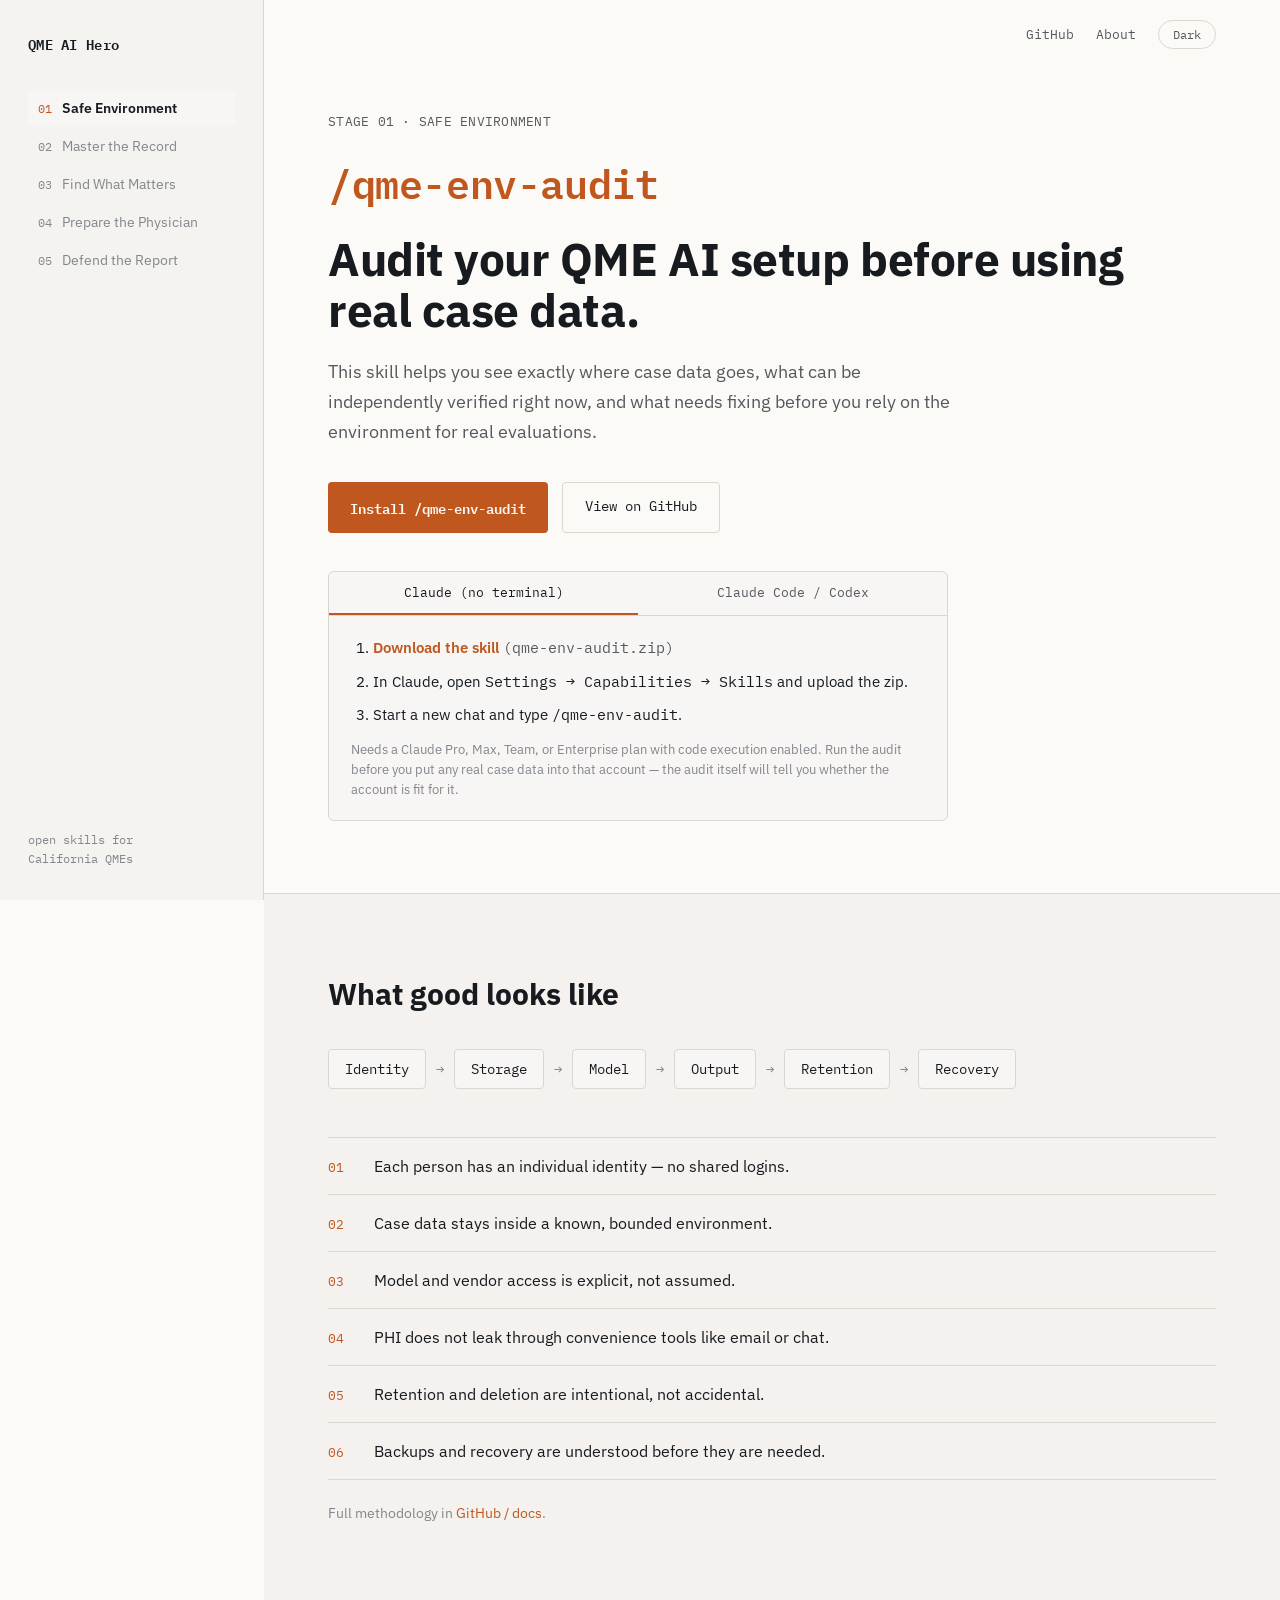
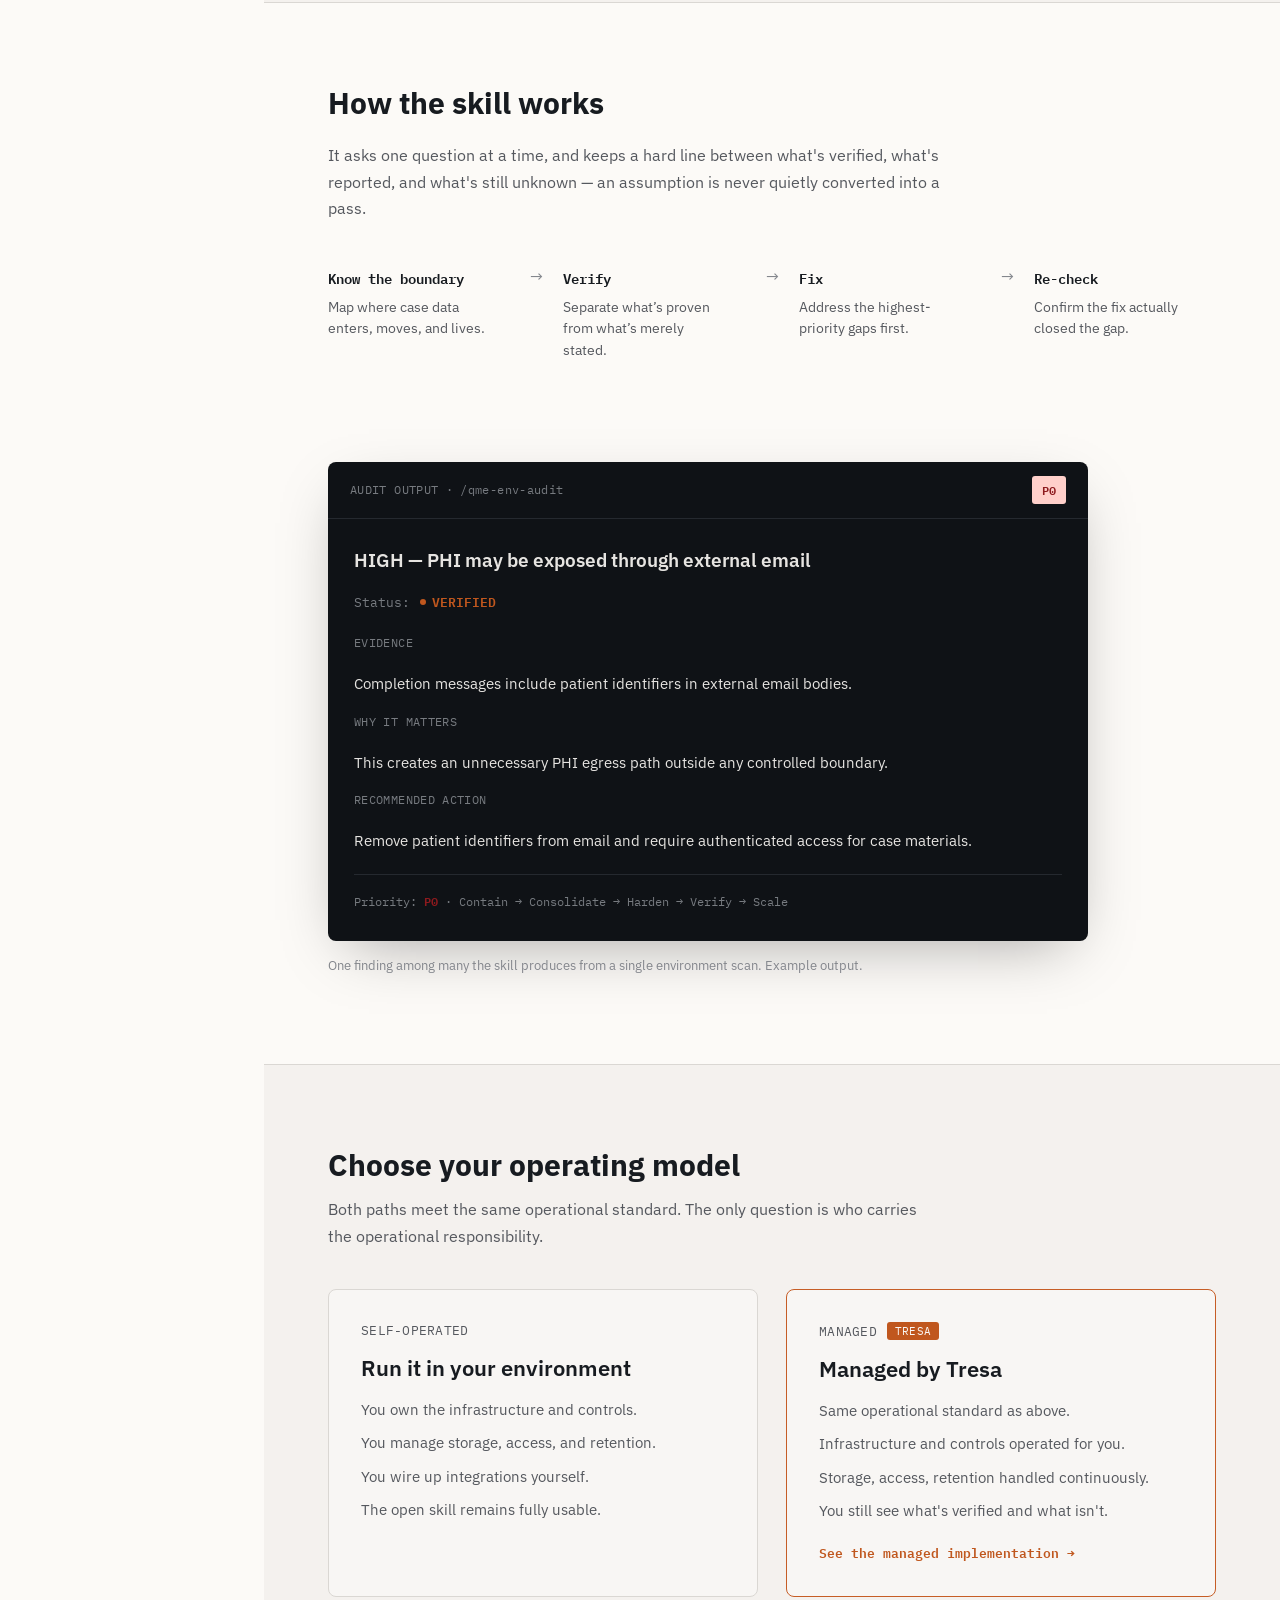
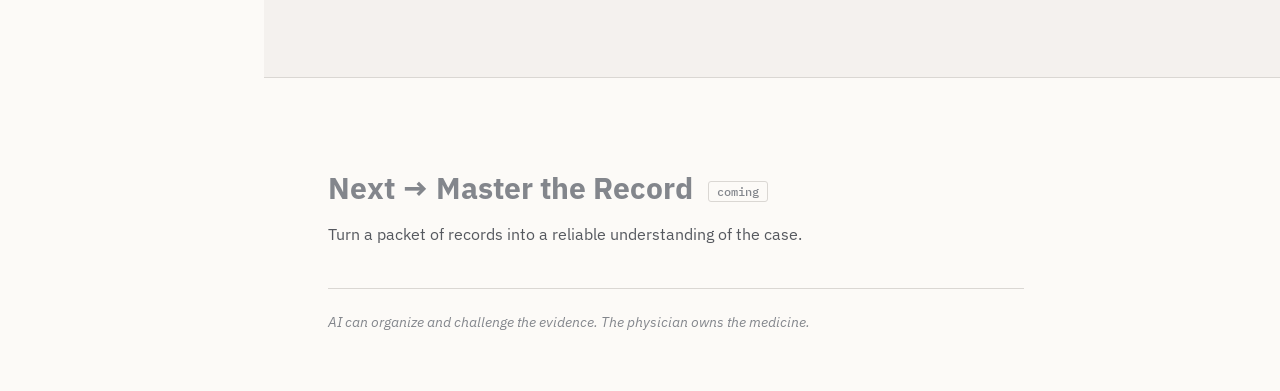
==== docs/index.html @ f8491a3a "Stage 01 site: static port of the QME AI Hero canvas + five-Stage README - docs/: index.html, style." ====
<!DOCTYPE html>
<html lang="en">
<head>
<meta charset="utf-8">
<meta name="viewport" content="width=device-width, initial-scale=1">
<title>QME AI Hero — /qme-env-audit · open skills for California QMEs</title>
<meta name="description" content="Audit your QME AI setup before using real case data. An open skill for California Qualified Medical Evaluators.">
<link rel="preconnect" href="https://fonts.googleapis.com">
<link href="https://fonts.googleapis.com/css2?family=IBM+Plex+Sans:wght@400;500;600;700&family=IBM+Plex+Mono:wght@400;500;600&display=swap" rel="stylesheet">
<link rel="stylesheet" href="style.css">
<script>
  // Apply the saved theme before first paint to avoid a flash.
  (function () {
    try {
      var t = localStorage.getItem('qme-theme');
      if (t === 'dark' || t === 'light') document.documentElement.dataset.theme = t;
    } catch (e) {}
  })();
</script>
</head>
<body>

<!-- DESKTOP RAIL -->
<nav class="rail" aria-label="Stages">
  <div class="brand">QME AI Hero</div>
  <ol class="stages">
    <li class="stage active"><span class="num">01</span><span class="name">Safe Environment</span></li>
    <li class="stage"><span class="num">02</span><span class="name">Master the Record</span></li>
    <li class="stage"><span class="num">03</span><span class="name">Find What Matters</span></li>
    <li class="stage"><span class="num">04</span><span class="name">Prepare the Physician</span></li>
    <li class="stage"><span class="num">05</span><span class="name">Defend the Report</span></li>
  </ol>
  <div class="rail-foot">open skills for<br>California QMEs</div>
</nav>

<!-- MOBILE TOP BAR -->
<header class="topbar">
  <div class="topbar-row">
    <div class="brand">QME AI Hero</div>
    <button class="btn-outline" id="mobile-nav-toggle" aria-expanded="false" aria-controls="mobile-nav">Safe Environment ▾</button>
  </div>
  <ol class="stages mobile-nav" id="mobile-nav" hidden>
    <li class="stage active"><span class="num">01</span><span class="name">Safe Environment</span></li>
    <li class="stage"><span class="num">02</span><span class="name">Master the Record</span></li>
    <li class="stage"><span class="num">03</span><span class="name">Find What Matters</span></li>
    <li class="stage"><span class="num">04</span><span class="name">Prepare the Physician</span></li>
    <li class="stage"><span class="num">05</span><span class="name">Defend the Report</span></li>
  </ol>
</header>

<main class="main">

  <!-- top chrome -->
  <div class="chrome">
    <a href="https://github.com/jkgoldst/qme-skills" target="_blank" rel="noopener">GitHub</a>
    <a href="https://github.com/jkgoldst/qme-skills#readme" target="_blank" rel="noopener">About</a>
    <button class="btn-pill" id="theme-toggle" aria-label="Toggle dark mode">Dark</button>
  </div>

  <!-- HERO -->
  <section class="hero">
    <div class="eyebrow">STAGE 01 · SAFE ENVIRONMENT</div>
    <div class="cmd">/qme-env-audit</div>
    <h1>Audit your QME AI setup before using real case data.</h1>
    <p class="lede">This skill helps you see exactly where case data goes, what can be independently verified right now, and what needs fixing before you rely on the environment for real evaluations.</p>

    <div class="cta-row">
      <a class="btn-primary" href="#install">Install /qme-env-audit</a>
      <a class="btn-outline" href="https://github.com/jkgoldst/qme-skills" target="_blank" rel="noopener">View on GitHub</a>
    </div>

    <div class="install" id="install">
      <div class="tabs" role="tablist" aria-label="Install method">
        <button class="tab active" role="tab" aria-selected="true" aria-controls="tab-claude" id="tab-btn-claude">Claude (no terminal)</button>
        <button class="tab" role="tab" aria-selected="false" aria-controls="tab-cli" id="tab-btn-cli">Claude Code / Codex</button>
      </div>

      <div class="tab-panel" id="tab-claude" role="tabpanel" aria-labelledby="tab-btn-claude">
        <ol class="steps">
          <li><a href="qme-env-audit.zip" download>Download the skill</a> <span class="mono muted">(qme-env-audit.zip)</span></li>
          <li>In Claude, open <span class="mono">Settings → Capabilities → Skills</span> and upload the zip.</li>
          <li>Start a new chat and type <span class="mono">/qme-env-audit</span>.</li>
        </ol>
        <div class="note">Needs a Claude Pro, Max, Team, or Enterprise plan with code execution enabled. Run the audit before you put any real case data into that account — the audit itself will tell you whether the account is fit for it.</div>
      </div>

      <div class="tab-panel" id="tab-cli" role="tabpanel" aria-labelledby="tab-btn-cli" hidden>
        <div class="terminal">
          <div class="terminal-cmd"><span class="prompt">$</span> npx skills@latest add jkgoldst/qme-skills</div>
          <button class="btn-terminal" id="copy-install" data-cmd="npx skills@latest add jkgoldst/qme-skills">Copy</button>
        </div>
        <div class="note">Works with compatible skill-aware agents such as Claude Code and Codex. Then run <span class="mono">/qme-env-audit</span>, or <span class="mono">/qme-env-audit --technical</span> for a codebase- or infrastructure-backed review.</div>
      </div>
    </div>
  </section>

  <!-- WHAT GOOD LOOKS LIKE -->
  <section class="band">
    <div class="band-inner">
      <h2>What good looks like</h2>

      <div class="schematic" aria-label="Six control areas">
        <span class="node">Identity</span><span class="arrow" aria-hidden="true"></span>
        <span class="node">Storage</span><span class="arrow" aria-hidden="true"></span>
        <span class="node">Model</span><span class="arrow" aria-hidden="true"></span>
        <span class="node">Output</span><span class="arrow" aria-hidden="true"></span>
        <span class="node">Retention</span><span class="arrow" aria-hidden="true"></span>
        <span class="node">Recovery</span>
      </div>

      <ol class="controls">
        <li><span class="idx">01</span><span>Each person has an individual identity — no shared logins.</span></li>
        <li><span class="idx">02</span><span>Case data stays inside a known, bounded environment.</span></li>
        <li><span class="idx">03</span><span>Model and vendor access is explicit, not assumed.</span></li>
        <li><span class="idx">04</span><span>PHI does not leak through convenience tools like email or chat.</span></li>
        <li><span class="idx">05</span><span>Retention and deletion are intentional, not accidental.</span></li>
        <li><span class="idx">06</span><span>Backups and recovery are understood before they are needed.</span></li>
      </ol>
      <div class="foot-note">Full methodology in <a href="https://github.com/jkgoldst/qme-skills/tree/main/skills/qme-env-audit" target="_blank" rel="noopener">GitHub / docs</a>.</div>
    </div>
  </section>

  <!-- HOW THE SKILL WORKS -->
  <section class="how">
    <h2>How the skill works</h2>
    <p class="lede-sm">It asks one question at a time, and keeps a hard line between what's verified, what's reported, and what's still unknown — an assumption is never quietly converted into a pass.</p>

    <ol class="workflow">
      <li><div class="w-title">Know the boundary</div><div class="w-desc">Map where case data enters, moves, and lives.</div></li>
      <li class="w-arrow" aria-hidden="true"></li>
      <li><div class="w-title">Verify</div><div class="w-desc">Separate what’s proven from what’s merely stated.</div></li>
      <li class="w-arrow" aria-hidden="true"></li>
      <li><div class="w-title">Fix</div><div class="w-desc">Address the highest-priority gaps first.</div></li>
      <li class="w-arrow" aria-hidden="true"></li>
      <li><div class="w-title">Re-check</div><div class="w-desc">Confirm the fix actually closed the gap.</div></li>
    </ol>
  </section>

  <!-- SAMPLE FINDING -->
  <section class="sample">
    <div class="finding">
      <div class="finding-head">
        <span class="finding-label">AUDIT OUTPUT · /qme-env-audit</span>
        <span class="pill-danger">P0</span>
      </div>
      <div class="finding-body">
        <div class="finding-title">HIGH — PHI may be exposed through external email</div>
        <div class="finding-status"><span class="muted">Status:</span> <span class="verified"><span class="dot"></span>VERIFIED</span></div>
        <dl class="finding-fields">
          <dt>EVIDENCE</dt><dd>Completion messages include patient identifiers in external email bodies.</dd>
          <dt>WHY IT MATTERS</dt><dd>This creates an unnecessary PHI egress path outside any controlled boundary.</dd>
          <dt>RECOMMENDED ACTION</dt><dd>Remove patient identifiers from email and require authenticated access for case materials.</dd>
        </dl>
        <div class="finding-foot">Priority: <span class="danger">P0</span> · Contain → Consolidate → Harden → Verify → Scale</div>
      </div>
    </div>
    <div class="foot-note">One finding among many the skill produces from a single environment scan. Example output.</div>
  </section>

  <!-- OPERATING MODEL -->
  <section class="band">
    <div class="band-inner wide">
      <h2>Choose your operating model</h2>
      <p class="lede-sm">Both paths meet the same operational standard. The only question is who carries the operational responsibility.</p>

      <div class="cards">
        <div class="card">
          <div class="eyebrow">SELF-OPERATED</div>
          <h3>Run it in your environment</h3>
          <div class="card-lines">
            <div>You own the infrastructure and controls.</div>
            <div>You manage storage, access, and retention.</div>
            <div>You wire up integrations yourself.</div>
            <div>The open skill remains fully usable.</div>
          </div>
        </div>
        <div class="card card-accent">
          <div class="eyebrow accent">MANAGED <span class="tag">TRESA</span></div>
          <h3>Managed by Tresa</h3>
          <div class="card-lines">
            <div>Same operational standard as above.</div>
            <div>Infrastructure and controls operated for you.</div>
            <div>Storage, access, retention handled continuously.</div>
            <div>You still see what's verified and what isn't.</div>
          </div>
          <a class="link-accent" href="https://app.tresagroup.com/signup">See the managed implementation →</a>
        </div>
      </div>
    </div>
  </section>

  <!-- NEXT STAGE -->
  <section class="next">
    <div class="next-title">Next → Master the Record <span class="soon">coming</span></div>
    <p class="lede-sm">Turn a packet of records into a reliable understanding of the case.</p>
    <div class="epigraph">AI can organize and challenge the evidence. The physician owns the medicine.</div>
  </section>

</main>

<script src="site.js"></script>
</body>
</html>
---- docs/style.css ----
/* QME AI Hero — Stage 01. Ported from the Claude Design canvas; tokens are the canvas's own. */

:root {
  --hue: 45;
  --bg: oklch(0.985 0.004 75);
  --bg-alt: oklch(0.96 0.005 75);
  --surface: oklch(0.975 0.004 75);
  --rail-bg: oklch(0.965 0.005 75);
  --fg: oklch(0.22 0.012 260);
  --muted: oklch(0.46 0.01 260);
  --muted-faint: oklch(0.62 0.01 260);
  --border: oklch(0.88 0.006 75);
  --accent: oklch(0.58 0.15 var(--hue));
  --accent-border: oklch(0.60 0.15 var(--hue));
  --on-accent: oklch(0.98 0.004 75);
  --danger-text: oklch(0.42 0.15 25);
  --danger-bg: oklch(0.90 0.06 25);
  --terminal-bg: oklch(0.18 0.01 260);
  --terminal-fg: oklch(0.92 0.005 90);
  --terminal-muted: oklch(0.58 0.01 260);
  --terminal-border: oklch(0.28 0.012 260);
  --sans: 'IBM Plex Sans', sans-serif;
  --mono: 'IBM Plex Mono', monospace;
  --pad-x: 64px;
  --rail-w: 264px;
}

:root[data-theme="dark"] {
  --bg: oklch(0.17 0.008 260);
  --bg-alt: oklch(0.205 0.009 260);
  --surface: oklch(0.215 0.009 260);
  --rail-bg: oklch(0.15 0.008 260);
  --fg: oklch(0.93 0.006 90);
  --muted: oklch(0.68 0.01 260);
  --muted-faint: oklch(0.50 0.01 260);
  --border: oklch(0.30 0.012 260);
  --accent: oklch(0.72 0.15 var(--hue));
  --accent-border: oklch(0.72 0.15 var(--hue));
  --on-accent: oklch(0.15 0.01 260);
  --danger-text: oklch(0.75 0.14 25);
  --danger-bg: oklch(0.30 0.09 25);
  --terminal-bg: oklch(0.12 0.01 260);
  --terminal-fg: oklch(0.90 0.005 90);
  --terminal-border: oklch(0.26 0.012 260);
}

@media (prefers-color-scheme: dark) {
  :root:not([data-theme="light"]) {
    --bg: oklch(0.17 0.008 260);
    --bg-alt: oklch(0.205 0.009 260);
    --surface: oklch(0.215 0.009 260);
    --rail-bg: oklch(0.15 0.008 260);
    --fg: oklch(0.93 0.006 90);
    --muted: oklch(0.68 0.01 260);
    --muted-faint: oklch(0.50 0.01 260);
    --border: oklch(0.30 0.012 260);
    --accent: oklch(0.72 0.15 var(--hue));
    --accent-border: oklch(0.72 0.15 var(--hue));
    --on-accent: oklch(0.15 0.01 260);
    --danger-text: oklch(0.75 0.14 25);
    --danger-bg: oklch(0.30 0.09 25);
    --terminal-bg: oklch(0.12 0.01 260);
    --terminal-fg: oklch(0.90 0.005 90);
    --terminal-border: oklch(0.26 0.012 260);
  }
}

* { box-sizing: border-box; }
body {
  margin: 0;
  font-family: var(--sans);
  background: var(--bg);
  color: var(--fg);
  min-height: 100vh;
  transition: background 0.2s, color 0.2s;
}
a { text-decoration: none; color: inherit; }
button { font: inherit; cursor: pointer; }
ol, ul { list-style: none; margin: 0; padding: 0; }
h1, h2, h3, p { margin: 0; }
.mono { font-family: var(--mono); }
.muted { color: var(--muted); }
.danger { color: var(--danger-text); font-weight: 600; }
.accent { color: var(--accent); }

/* Rail */
.rail {
  position: fixed; top: 0; left: 0; bottom: 0; width: var(--rail-w);
  background: var(--rail-bg); border-right: 1px solid var(--border);
  padding: 32px 28px; display: flex; flex-direction: column; gap: 36px; z-index: 10;
}
.brand { font-family: var(--mono); font-size: 14px; font-weight: 600; letter-spacing: 0.02em; }
.stages { display: flex; flex-direction: column; gap: 4px; }
.stage { display: flex; align-items: baseline; gap: 10px; padding: 8px 10px; border-radius: 4px; }
.stage .num { font-family: var(--mono); font-size: 12px; color: var(--muted-faint); }
.stage .name { font-size: 14px; color: var(--muted-faint); }
.stage.active { background: var(--surface); }
.stage.active .num { color: var(--accent); }
.stage.active .name { color: var(--fg); font-weight: 600; }
.rail-foot { margin-top: auto; font-size: 12px; color: var(--muted-faint); font-family: var(--mono); line-height: 1.6; }

/* Mobile top bar */
.topbar { display: none; position: sticky; top: 0; background: var(--rail-bg); border-bottom: 1px solid var(--border); padding: 14px 18px; z-index: 20; }
.topbar-row { display: flex; align-items: center; justify-content: space-between; }
.topbar .brand { font-size: 13px; }
.mobile-nav { margin-top: 10px; border: 1px solid var(--border); border-radius: 6px; overflow: hidden; gap: 2px; }
.mobile-nav .stage { padding: 12px 14px; border-radius: 0; }

/* Main */
.main { margin-left: var(--rail-w); }
.chrome { display: flex; justify-content: flex-end; align-items: center; gap: 22px; padding: 20px var(--pad-x) 0; }
.chrome a { font-family: var(--mono); font-size: 13px; color: var(--muted); }
.btn-pill { background: none; border: 1px solid var(--border); border-radius: 20px; padding: 6px 14px; font-family: var(--mono); font-size: 12px; color: var(--muted); }
.btn-outline { background: none; border: 1px solid var(--border); border-radius: 4px; padding: 14px 22px; font-family: var(--mono); font-size: 14px; color: var(--fg); display: inline-block; }
.topbar .btn-outline { padding: 8px 12px; font-family: var(--sans); font-size: 13px; }
.btn-primary { background: var(--accent); color: var(--on-accent); font-family: var(--mono); font-size: 14px; font-weight: 600; padding: 14px 22px; border-radius: 4px; display: inline-block; }

/* Hero */
.hero { padding: 64px var(--pad-x) 72px; max-width: calc(900px + var(--pad-x)); }
.eyebrow { font-family: var(--mono); font-size: 13px; color: var(--muted); margin-bottom: 22px; letter-spacing: 0.02em; }
.cmd { font-family: var(--mono); font-size: 40px; font-weight: 600; color: var(--accent); margin-bottom: 20px; letter-spacing: -0.01em; }
h1 { font-size: 46px; line-height: 1.1; font-weight: 700; margin: 0 0 22px; letter-spacing: -0.01em; text-wrap: pretty; }
.lede { font-size: 18px; line-height: 1.65; color: var(--muted); max-width: 640px; margin-bottom: 36px; text-wrap: pretty; }
.lede-sm { font-size: 16px; line-height: 1.65; color: var(--muted); max-width: 640px; margin-bottom: 44px; }
.cta-row { display: flex; flex-wrap: wrap; gap: 14px; margin-bottom: 20px; }

/* Install box */
.install { margin-top: 38px; max-width: 620px; border: 1px solid var(--border); border-radius: 6px; background: var(--surface); overflow: hidden; }
.tabs { display: flex; border-bottom: 1px solid var(--border); }
.tab { flex: 1; background: none; border: 0; padding: 12px 14px; font-family: var(--mono); font-size: 13px; color: var(--muted); border-bottom: 2px solid transparent; }
.tab.active { color: var(--fg); border-bottom-color: var(--accent); }
.tab-panel { padding: 20px 22px; }
.steps { list-style: decimal; padding-left: 22px; display: flex; flex-direction: column; gap: 10px; font-size: 15px; line-height: 1.55; }
.steps a { color: var(--accent); font-weight: 600; }
.note { font-size: 13px; color: var(--muted-faint); margin-top: 14px; line-height: 1.55; }
.terminal { background: var(--terminal-bg); border-radius: 6px; padding: 20px 22px; display: flex; align-items: center; justify-content: space-between; gap: 16px; }
.terminal-cmd { font-family: var(--mono); font-size: 14px; color: var(--terminal-fg); overflow-x: auto; white-space: nowrap; }
.terminal .prompt { color: var(--terminal-muted); }
.btn-terminal { background: none; border: 1px solid var(--terminal-border); color: var(--terminal-fg); font-family: var(--mono); font-size: 12px; padding: 8px 12px; border-radius: 4px; flex-shrink: 0; }

/* Bands */
.band { padding: 80px var(--pad-x); background: var(--bg-alt); border-top: 1px solid var(--border); border-bottom: 1px solid var(--border); }
.band-inner { max-width: 960px; }
.band-inner.wide { max-width: 1040px; }
h2 { font-size: 30px; font-weight: 700; margin-bottom: 36px; }
.band-inner.wide h2 { margin-bottom: 12px; }
.band-inner.wide .lede-sm { max-width: 600px; margin-bottom: 40px; }

.schematic { display: flex; flex-wrap: wrap; align-items: center; gap: 10px; margin-bottom: 48px; font-family: var(--mono); font-size: 14px; }
.node { border: 1px solid var(--border); background: var(--surface); padding: 10px 16px; border-radius: 4px; }
.arrow { color: var(--muted-faint); }
.arrow::before { content: "→"; }

.controls { border-top: 1px solid var(--border); }
.controls li { display: flex; gap: 20px; padding: 16px 0; border-bottom: 1px solid var(--border); align-items: baseline; }
.controls .idx { font-family: var(--mono); font-size: 13px; color: var(--accent); flex-shrink: 0; width: 26px; }
.controls li > span:last-child { font-size: 16px; line-height: 1.5; }
.foot-note { margin-top: 24px; font-size: 14px; color: var(--muted-faint); }
.foot-note a { color: var(--accent); }

/* How */
.how { padding: 80px var(--pad-x); max-width: calc(1040px + var(--pad-x)); }
.how h2 { margin-bottom: 20px; }
.workflow { display: flex; align-items: flex-start; }
.workflow li:not(.w-arrow) { flex: 1; padding-right: 24px; }
.w-title { font-family: var(--mono); font-size: 14px; font-weight: 600; margin-bottom: 8px; }
.w-desc { font-size: 14px; color: var(--muted); line-height: 1.55; max-width: 200px; }
.w-arrow { color: var(--muted-faint); font-size: 16px; padding: 0 20px; flex-shrink: 0; }
.w-arrow::before { content: "→"; }

/* Sample finding */
.sample { padding: 20px var(--pad-x) 90px; }
.finding { max-width: 760px; border-radius: 8px; overflow: hidden; background: var(--terminal-bg); box-shadow: 0 20px 60px -20px rgba(0,0,0,0.35); }
.finding-head { display: flex; align-items: center; justify-content: space-between; padding: 14px 22px; border-bottom: 1px solid var(--terminal-border); }
.finding-label { font-family: var(--mono); font-size: 12px; color: var(--terminal-muted); letter-spacing: 0.03em; }
.pill-danger { font-family: var(--mono); font-size: 12px; font-weight: 600; color: var(--danger-text); background: var(--danger-bg); padding: 4px 10px; border-radius: 3px; }
.finding-body { padding: 28px 26px 30px; }
.finding-title { font-size: 19px; font-weight: 600; color: var(--terminal-fg); margin-bottom: 18px; line-height: 1.4; }
.finding-status { display: flex; align-items: center; gap: 10px; margin-bottom: 20px; font-family: var(--mono); font-size: 13px; }
.finding-status .muted { color: var(--terminal-muted); }
.verified { display: inline-flex; align-items: center; gap: 6px; color: var(--accent); font-weight: 600; }
.dot { width: 6px; height: 6px; border-radius: 50%; background: var(--accent); display: inline-block; }
.finding-fields { margin: 0; display: flex; flex-direction: column; gap: 16px; font-size: 14.5px; line-height: 1.6; }
.finding-fields dt { font-family: var(--mono); font-size: 12px; color: var(--terminal-muted); margin-bottom: 4px; letter-spacing: 0.03em; }
.finding-fields dd { margin: 0 0 0; color: var(--terminal-fg); }
.finding-fields dd + dt { margin-top: 0; }
.finding-foot { margin-top: 22px; padding-top: 16px; border-top: 1px solid var(--terminal-border); font-family: var(--mono); font-size: 12px; color: var(--terminal-muted); }
.sample .foot-note { max-width: 760px; margin-top: 16px; font-size: 13px; }

/* Operating model */
.cards { display: flex; gap: 28px; }
.card { flex: 1; border: 1px solid var(--border); border-radius: 8px; padding: 32px; background: var(--surface); }
.card-accent { border-color: var(--accent-border); }
.card .eyebrow { margin-bottom: 14px; display: flex; align-items: center; gap: 10px; }
.tag { font-family: var(--mono); font-size: 11px; color: var(--on-accent); background: var(--accent); padding: 2px 8px; border-radius: 3px; }
h3 { font-size: 22px; font-weight: 600; margin-bottom: 16px; }
.card-lines { display: flex; flex-direction: column; gap: 10px; font-size: 15px; color: var(--muted); line-height: 1.55; }
.card-accent .card-lines { margin-bottom: 20px; }
.link-accent { font-family: var(--mono); font-size: 13px; color: var(--accent); font-weight: 600; }

/* Next stage */
.next { padding: 90px var(--pad-x) 60px; max-width: calc(760px + var(--pad-x)); }
.next-title { font-size: 30px; font-weight: 700; margin-bottom: 14px; color: var(--muted-faint); }
.soon { font-family: var(--mono); font-size: 12px; font-weight: 500; color: var(--muted-faint); border: 1px solid var(--border); border-radius: 3px; padding: 2px 8px; vertical-align: middle; margin-left: 8px; }
.next .lede-sm { margin-bottom: 40px; }
.epigraph { font-size: 14px; color: var(--muted-faint); font-style: italic; border-top: 1px solid var(--border); padding-top: 24px; }

/* Mobile */
@media (max-width: 860px) {
  :root { --pad-x: 20px; }
  .rail { display: none; }
  .topbar { display: block; }
  .main { margin-left: 0; }
  .hero { padding-top: 40px; }
  .cmd { font-size: 30px; }
  h1 { font-size: 32px; }
  .schematic { flex-direction: column; align-items: flex-start; }
  .arrow::before { content: "↓"; }
  .workflow { flex-direction: column; }
  .w-arrow { padding: 0; margin: 10px 0 24px; }
  .w-arrow::before { content: "↓"; }
  .cards { flex-direction: column; }
}

[hidden] { display: none !important; }
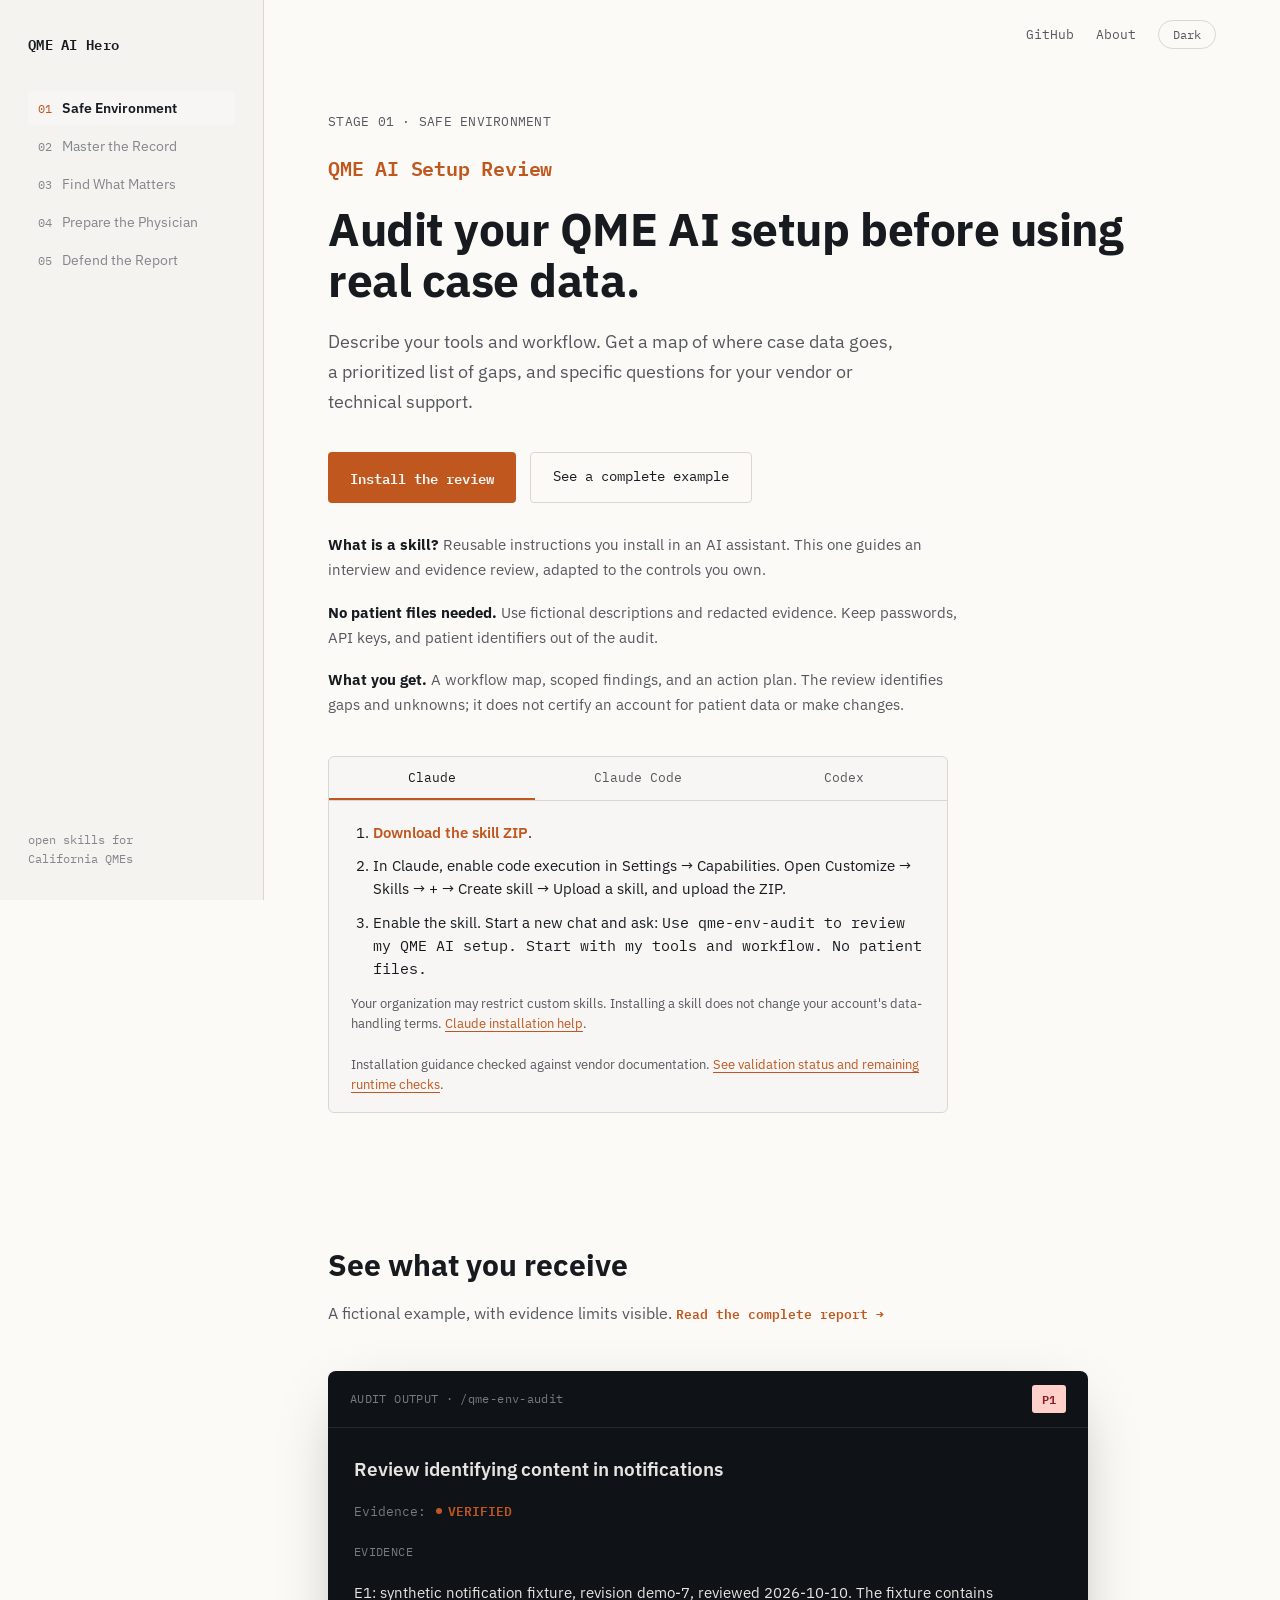
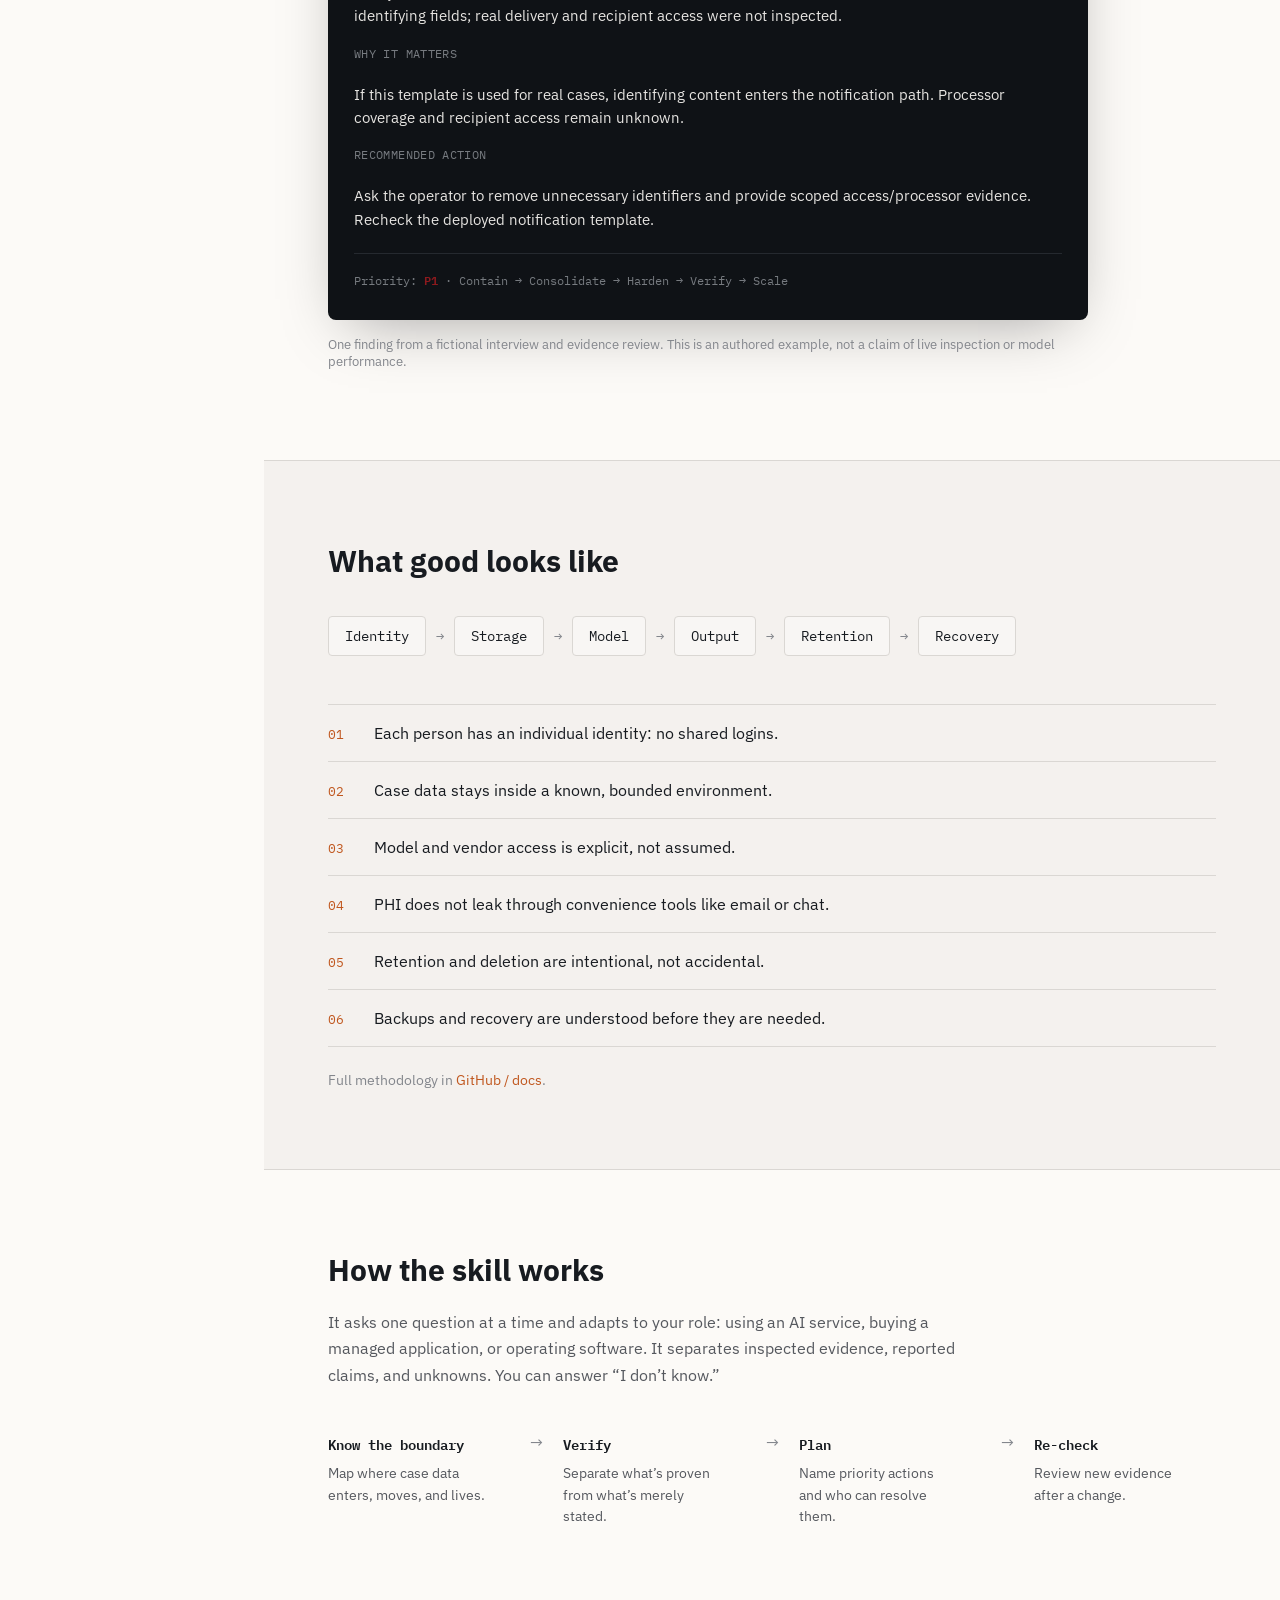
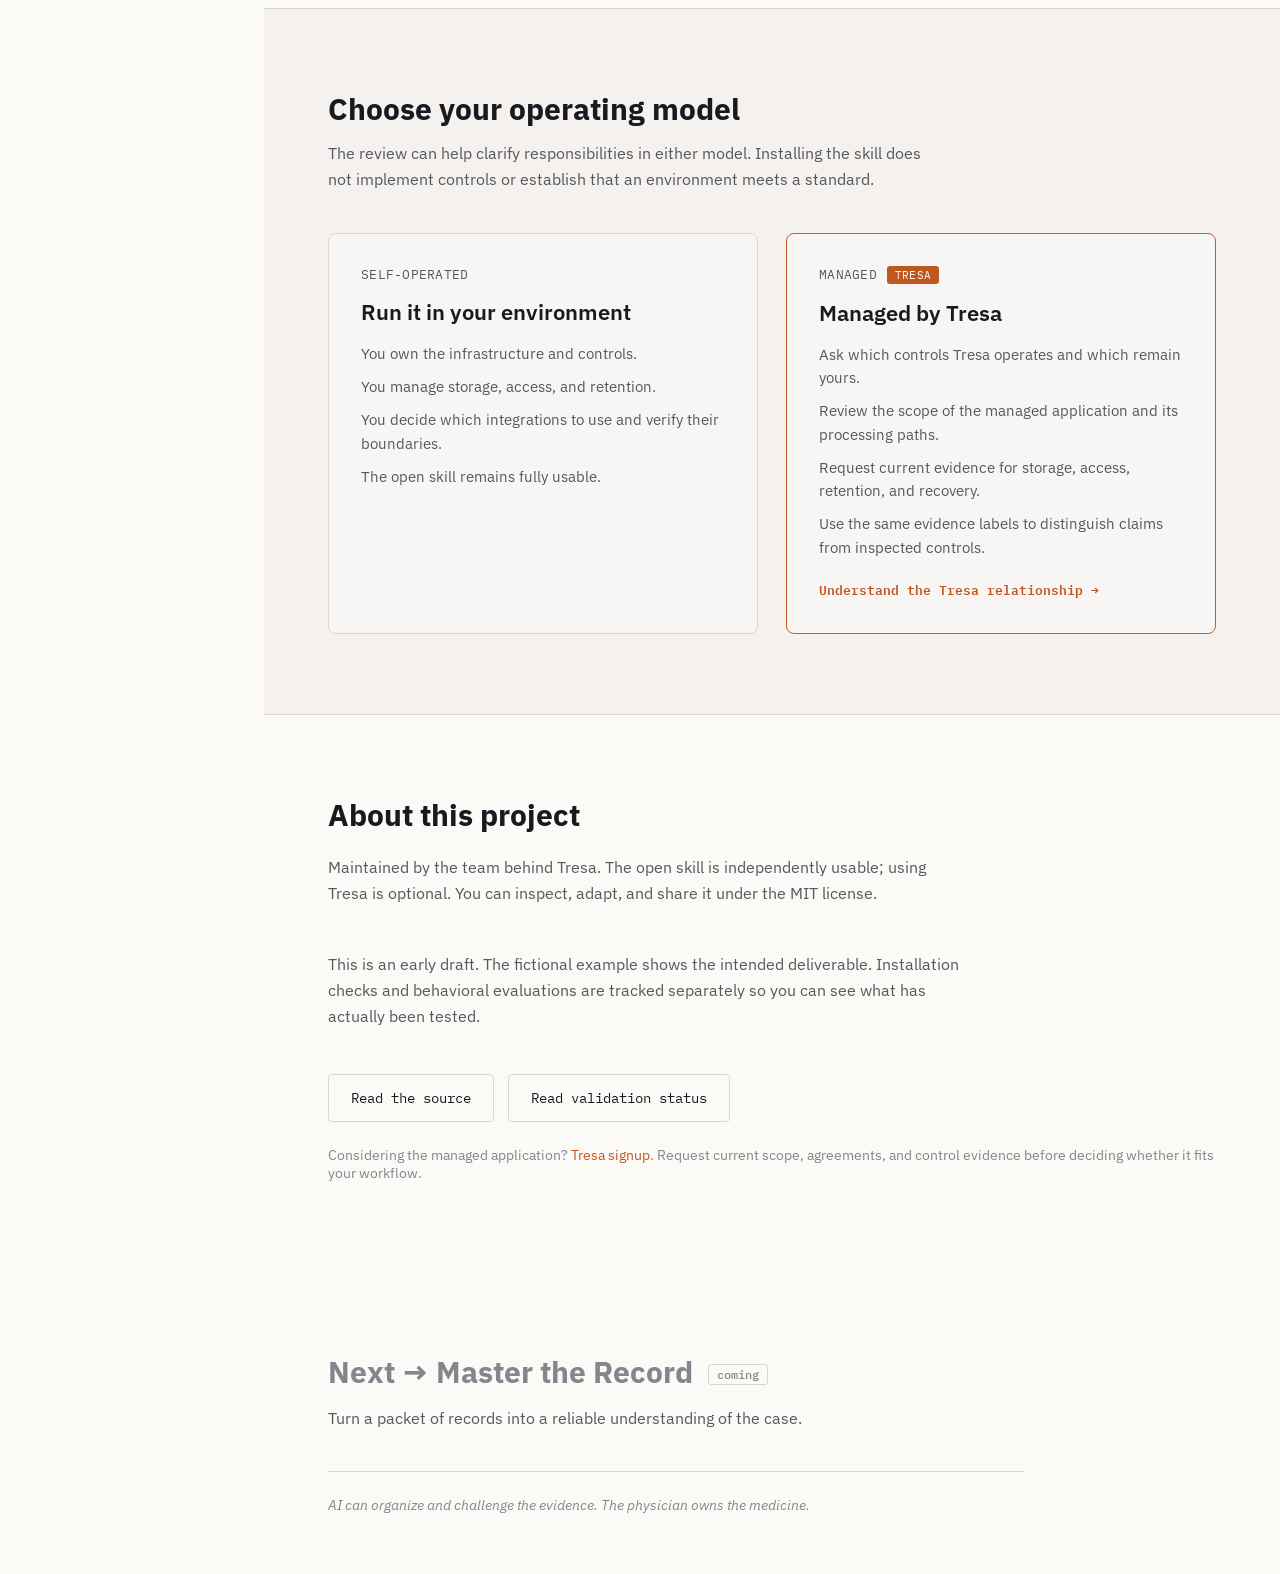
==== commit f25764e5: "Scope QME setup reviews and align site promises with evidence" ====
--- a/docs/index.html
+++ b/docs/index.html
@@ -3,7 +3,7 @@
 <head>
 <meta charset="utf-8">
 <meta name="viewport" content="width=device-width, initial-scale=1">
-<title>QME AI Hero — /qme-env-audit · open skills for California QMEs</title>
+<title>QME AI Setup Review | QME AI Hero</title>
 <meta name="description" content="Audit your QME AI setup before using real case data. An open skill for California Qualified Medical Evaluators.">
 <link rel="preconnect" href="https://fonts.googleapis.com">
 <link href="https://fonts.googleapis.com/css2?family=IBM+Plex+Sans:wght@400;500;600;700&family=IBM+Plex+Mono:wght@400;500;600&display=swap" rel="stylesheet">
@@ -53,45 +53,83 @@
   <!-- top chrome -->
   <div class="chrome">
     <a href="https://github.com/jkgoldst/qme-skills" target="_blank" rel="noopener">GitHub</a>
-    <a href="https://github.com/jkgoldst/qme-skills#readme" target="_blank" rel="noopener">About</a>
+    <a href="#about">About</a>
     <button class="btn-pill" id="theme-toggle" aria-label="Toggle dark mode">Dark</button>
   </div>
 
   <!-- HERO -->
   <section class="hero">
     <div class="eyebrow">STAGE 01 · SAFE ENVIRONMENT</div>
-    <div class="cmd">/qme-env-audit</div>
+    <div class="cmd">QME AI Setup Review</div>
     <h1>Audit your QME AI setup before using real case data.</h1>
-    <p class="lede">This skill helps you see exactly where case data goes, what can be independently verified right now, and what needs fixing before you rely on the environment for real evaluations.</p>
+    <p class="lede">Describe your tools and workflow. Get a map of where case data goes, a prioritized list of gaps, and specific questions for your vendor or technical support.</p>
 
     <div class="cta-row">
-      <a class="btn-primary" href="#install">Install /qme-env-audit</a>
-      <a class="btn-outline" href="https://github.com/jkgoldst/qme-skills" target="_blank" rel="noopener">View on GitHub</a>
-    </div>
-
+      <a class="btn-primary" href="#install">Install the review</a>
+      <a class="btn-outline" href="sample-report.html">See a complete example</a>
+    </div>
+
+    <div class="intro-grid">
+      <p><strong>What is a skill?</strong> Reusable instructions you install in an AI assistant. This one guides an interview and evidence review, adapted to the controls you own.</p>
+      <p><strong>No patient files needed.</strong> Use fictional descriptions and redacted evidence. Keep passwords, API keys, and patient identifiers out of the audit.</p>
+      <p><strong>What you get.</strong> A workflow map, scoped findings, and an action plan. The review identifies gaps and unknowns; it does not certify an account for patient data or make changes.</p>
+    </div>
     <div class="install" id="install">
       <div class="tabs" role="tablist" aria-label="Install method">
-        <button class="tab active" role="tab" aria-selected="true" aria-controls="tab-claude" id="tab-btn-claude">Claude (no terminal)</button>
-        <button class="tab" role="tab" aria-selected="false" aria-controls="tab-cli" id="tab-btn-cli">Claude Code / Codex</button>
-      </div>
-
+        <button class="tab active" role="tab" aria-selected="true" aria-controls="tab-claude" id="tab-btn-claude">Claude</button>
+        <button class="tab" role="tab" aria-selected="false" aria-controls="tab-code" id="tab-btn-code" tabindex="-1">Claude Code</button>
+        <button class="tab" role="tab" aria-selected="false" aria-controls="tab-codex" id="tab-btn-codex" tabindex="-1">Codex</button>
+      </div>
       <div class="tab-panel" id="tab-claude" role="tabpanel" aria-labelledby="tab-btn-claude">
         <ol class="steps">
-          <li><a href="qme-env-audit.zip" download>Download the skill</a> <span class="mono muted">(qme-env-audit.zip)</span></li>
-          <li>In Claude, open <span class="mono">Settings → Capabilities → Skills</span> and upload the zip.</li>
-          <li>Start a new chat and type <span class="mono">/qme-env-audit</span>.</li>
+          <li><a href="qme-env-audit.zip" download>Download the skill ZIP</a>.</li>
+          <li>In Claude, enable code execution in Settings → Capabilities. Open Customize → Skills → + → Create skill → Upload a skill, and upload the ZIP.</li>
+          <li>Enable the skill. Start a new chat and ask: <span class="mono">Use qme-env-audit to review my QME AI setup. Start with my tools and workflow. No patient files.</span></li>
         </ol>
-        <div class="note">Needs a Claude Pro, Max, Team, or Enterprise plan with code execution enabled. Run the audit before you put any real case data into that account — the audit itself will tell you whether the account is fit for it.</div>
-      </div>
-
-      <div class="tab-panel" id="tab-cli" role="tabpanel" aria-labelledby="tab-btn-cli" hidden>
+        <p class="note">Your organization may restrict custom skills. Installing a skill does not change your account's data-handling terms. <a href="https://support.claude.com/en/articles/12512180-use-skills-in-claude">Claude installation help</a>.</p>
+      </div>
+      <div class="tab-panel" id="tab-code" role="tabpanel" aria-labelledby="tab-btn-code" hidden>
+        <p class="install-lead">Run in the project where you want the skill available:</p>
         <div class="terminal">
-          <div class="terminal-cmd"><span class="prompt">$</span> npx skills@latest add jkgoldst/qme-skills</div>
-          <button class="btn-terminal" id="copy-install" data-cmd="npx skills@latest add jkgoldst/qme-skills">Copy</button>
-        </div>
-        <div class="note">Works with compatible skill-aware agents such as Claude Code and Codex. Then run <span class="mono">/qme-env-audit</span>, or <span class="mono">/qme-env-audit --technical</span> for a codebase- or infrastructure-backed review.</div>
-      </div>
-    </div>
+          <code class="terminal-cmd">npx skills@latest add jkgoldst/qme-skills --skill qme-env-audit --agent claude-code</code>
+          <button class="btn-terminal copy-install" data-cmd="npx skills@latest add jkgoldst/qme-skills --skill qme-env-audit --agent claude-code">Copy</button>
+        </div>
+        <p class="note">Start a new Claude Code session and type <code>/qme-env-audit</code>. For deeper code/configuration inspection, use <code>/qme-env-audit --technical</code>. <a href="https://code.claude.com/docs/en/skills">Claude Code skill help</a>.</p>
+      </div>
+      <div class="tab-panel" id="tab-codex" role="tabpanel" aria-labelledby="tab-btn-codex" hidden>
+        <p class="install-lead">Run in the project where you want the skill available:</p>
+        <div class="terminal">
+          <code class="terminal-cmd">npx skills@latest add jkgoldst/qme-skills --skill qme-env-audit --agent codex</code>
+          <button class="btn-terminal copy-install" data-cmd="npx skills@latest add jkgoldst/qme-skills --skill qme-env-audit --agent codex">Copy</button>
+        </div>
+        <p class="note">Start a new Codex session and ask <code>$qme-env-audit Review my QME AI setup.</code> Add <code>--technical</code> for deeper code/configuration inspection. <a href="https://learn.chatgpt.com/docs/build-skills">Codex skill help</a>.</p>
+      </div>
+      <p class="install-status">Installation guidance checked against vendor documentation. <a href="validation.html">See validation status and remaining runtime checks</a>.</p>
+      <p class="copy-status" role="status" aria-live="polite"></p>
+    </div>
+  </section>
+
+  <!-- SAMPLE FINDING -->
+  <section class="sample" id="example">
+    <h2>See what you receive</h2>
+    <p class="lede-sm">A fictional example, with evidence limits visible. <a class="link-accent" href="sample-report.html">Read the complete report →</a></p>
+    <div class="finding">
+      <div class="finding-head">
+        <span class="finding-label">AUDIT OUTPUT · /qme-env-audit</span>
+        <span class="pill-danger">P1</span>
+      </div>
+      <div class="finding-body">
+        <div class="finding-title">Review identifying content in notifications</div>
+        <div class="finding-status"><span class="muted">Evidence:</span> <span class="verified"><span class="dot"></span>VERIFIED</span></div>
+        <dl class="finding-fields">
+          <dt>EVIDENCE</dt><dd>E1: synthetic notification fixture, revision demo-7, reviewed 2026-10-10. The fixture contains identifying fields; real delivery and recipient access were not inspected.</dd>
+          <dt>WHY IT MATTERS</dt><dd>If this template is used for real cases, identifying content enters the notification path. Processor coverage and recipient access remain unknown.</dd>
+          <dt>RECOMMENDED ACTION</dt><dd>Ask the operator to remove unnecessary identifiers and provide scoped access/processor evidence. Recheck the deployed notification template.</dd>
+        </dl>
+        <div class="finding-foot">Priority: <span class="danger">P1</span> · Contain → Consolidate → Harden → Verify → Scale</div>
+      </div>
+    </div>
+    <div class="foot-note">One finding from a fictional interview and evidence review. This is an authored example, not a claim of live inspection or model performance.</div>
   </section>
 
   <!-- WHAT GOOD LOOKS LIKE -->
@@ -109,7 +147,7 @@
       </div>
 
       <ol class="controls">
-        <li><span class="idx">01</span><span>Each person has an individual identity — no shared logins.</span></li>
+        <li><span class="idx">01</span><span>Each person has an individual identity: no shared logins.</span></li>
         <li><span class="idx">02</span><span>Case data stays inside a known, bounded environment.</span></li>
         <li><span class="idx">03</span><span>Model and vendor access is explicit, not assumed.</span></li>
         <li><span class="idx">04</span><span>PHI does not leak through convenience tools like email or chat.</span></li>
@@ -123,45 +161,24 @@
   <!-- HOW THE SKILL WORKS -->
   <section class="how">
     <h2>How the skill works</h2>
-    <p class="lede-sm">It asks one question at a time, and keeps a hard line between what's verified, what's reported, and what's still unknown — an assumption is never quietly converted into a pass.</p>
+    <p class="lede-sm">It asks one question at a time and adapts to your role: using an AI service, buying a managed application, or operating software. It separates inspected evidence, reported claims, and unknowns. You can answer “I don’t know.”</p>
 
     <ol class="workflow">
       <li><div class="w-title">Know the boundary</div><div class="w-desc">Map where case data enters, moves, and lives.</div></li>
       <li class="w-arrow" aria-hidden="true"></li>
       <li><div class="w-title">Verify</div><div class="w-desc">Separate what’s proven from what’s merely stated.</div></li>
       <li class="w-arrow" aria-hidden="true"></li>
-      <li><div class="w-title">Fix</div><div class="w-desc">Address the highest-priority gaps first.</div></li>
+      <li><div class="w-title">Plan</div><div class="w-desc">Name priority actions and who can resolve them.</div></li>
       <li class="w-arrow" aria-hidden="true"></li>
-      <li><div class="w-title">Re-check</div><div class="w-desc">Confirm the fix actually closed the gap.</div></li>
+      <li><div class="w-title">Re-check</div><div class="w-desc">Review new evidence after a change.</div></li>
     </ol>
-  </section>
-
-  <!-- SAMPLE FINDING -->
-  <section class="sample">
-    <div class="finding">
-      <div class="finding-head">
-        <span class="finding-label">AUDIT OUTPUT · /qme-env-audit</span>
-        <span class="pill-danger">P0</span>
-      </div>
-      <div class="finding-body">
-        <div class="finding-title">HIGH — PHI may be exposed through external email</div>
-        <div class="finding-status"><span class="muted">Status:</span> <span class="verified"><span class="dot"></span>VERIFIED</span></div>
-        <dl class="finding-fields">
-          <dt>EVIDENCE</dt><dd>Completion messages include patient identifiers in external email bodies.</dd>
-          <dt>WHY IT MATTERS</dt><dd>This creates an unnecessary PHI egress path outside any controlled boundary.</dd>
-          <dt>RECOMMENDED ACTION</dt><dd>Remove patient identifiers from email and require authenticated access for case materials.</dd>
-        </dl>
-        <div class="finding-foot">Priority: <span class="danger">P0</span> · Contain → Consolidate → Harden → Verify → Scale</div>
-      </div>
-    </div>
-    <div class="foot-note">One finding among many the skill produces from a single environment scan. Example output.</div>
   </section>
 
   <!-- OPERATING MODEL -->
   <section class="band">
     <div class="band-inner wide">
       <h2>Choose your operating model</h2>
-      <p class="lede-sm">Both paths meet the same operational standard. The only question is who carries the operational responsibility.</p>
+      <p class="lede-sm">The review can help clarify responsibilities in either model. Installing the skill does not implement controls or establish that an environment meets a standard.</p>
 
       <div class="cards">
         <div class="card">
@@ -170,7 +187,7 @@
           <div class="card-lines">
             <div>You own the infrastructure and controls.</div>
             <div>You manage storage, access, and retention.</div>
-            <div>You wire up integrations yourself.</div>
+            <div>You decide which integrations to use and verify their boundaries.</div>
             <div>The open skill remains fully usable.</div>
           </div>
         </div>
@@ -178,17 +195,24 @@
           <div class="eyebrow accent">MANAGED <span class="tag">TRESA</span></div>
           <h3>Managed by Tresa</h3>
           <div class="card-lines">
-            <div>Same operational standard as above.</div>
-            <div>Infrastructure and controls operated for you.</div>
-            <div>Storage, access, retention handled continuously.</div>
-            <div>You still see what's verified and what isn't.</div>
+            <div>Ask which controls Tresa operates and which remain yours.</div>
+            <div>Review the scope of the managed application and its processing paths.</div>
+            <div>Request current evidence for storage, access, retention, and recovery.</div>
+            <div>Use the same evidence labels to distinguish claims from inspected controls.</div>
           </div>
-          <a class="link-accent" href="https://app.tresagroup.com/signup">See the managed implementation →</a>
-        </div>
-      </div>
-    </div>
-  </section>
-
+          <a class="link-accent" href="#about">Understand the Tresa relationship →</a>
+        </div>
+      </div>
+    </div>
+  </section>
+
+  <section class="how" id="about">
+    <h2>About this project</h2>
+    <p class="lede-sm">Maintained by the team behind Tresa. The open skill is independently usable; using Tresa is optional. You can inspect, adapt, and share it under the MIT license.</p>
+    <p class="lede-sm">This is an early draft. The fictional example shows the intended deliverable. Installation checks and behavioral evaluations are tracked separately so you can see what has actually been tested.</p>
+    <div class="cta-row"><a class="btn-outline" href="https://github.com/jkgoldst/qme-skills">Read the source</a><a class="btn-outline" href="validation.html">Read validation status</a></div>
+    <p class="foot-note">Considering the managed application? <a href="https://app.tresagroup.com/signup">Tresa signup</a>. Request current scope, agreements, and control evidence before deciding whether it fits your workflow.</p>
+  </section>
   <!-- NEXT STAGE -->
   <section class="next">
     <div class="next-title">Next → Master the Record <span class="soon">coming</span></div>
--- a/docs/style.css
+++ b/docs/style.css
@@ -1,4 +1,4 @@
-/* QME AI Hero — Stage 01. Ported from the Claude Design canvas; tokens are the canvas's own. */
+/* QME AI Hero: Stage 01. Ported from the Claude Design canvas; tokens are the canvas's own. */
 
 :root {
   --hue: 45;
@@ -223,3 +223,33 @@
 }
 
 [hidden] { display: none !important; }
+
+/* Review experience and standalone reports */
+.intro-grid { display: grid; gap: 18px; max-width: 640px; margin: 30px 0; }
+.intro-grid p { font-size: 15px; line-height: 1.65; color: var(--muted); }
+.intro-grid strong { color: var(--fg); }
+.cmd { font-size: 20px; }
+.install-lead { font-size: 14px; margin-bottom: 12px; line-height: 1.6; }
+.install-status, .copy-status { font-size: 13px; line-height: 1.6; padding: 0 22px 16px; color: var(--muted); }
+.copy-status:empty { display: none; }
+.note { color: var(--muted); }
+.note a, .install-status a, .report a { color: var(--accent); text-decoration: underline; text-underline-offset: 3px; }
+.sample { padding-top: 60px; }
+.sample h2 { margin-bottom: 16px; }
+.terminal-cmd { min-width: 0; }
+a:focus-visible, button:focus-visible { outline: 3px solid var(--accent); outline-offset: 4px; }
+.report { max-width: 960px; margin: 0 auto; padding: 40px 24px 80px; line-height: 1.65; }
+.report h1 { font-size: clamp(28px, 5vw, 42px); margin-top: 30px; }
+.report h2 { font-size: 24px; margin: 36px 0 14px; }
+.report h3 { font-size: 18px; margin-top: 24px; }
+.report p { margin-bottom: 16px; }
+.report ul, .report ol { padding-left: 24px; margin-bottom: 18px; }
+.report ul { list-style: disc; }
+.report ol { list-style: decimal; }
+.report li { margin-bottom: 8px; }
+.report .table-scroll { overflow-x: auto; margin-bottom: 20px; }
+.report table { width: 100%; border-collapse: collapse; font-size: 14px; }
+.report th, .report td { text-align: left; vertical-align: top; padding: 12px; border: 1px solid var(--border); }
+.report th { background: var(--bg-alt); }
+.report .callout { padding: 20px; border-left: 3px solid var(--accent); background: var(--surface); }
+@media (prefers-reduced-motion: reduce) { body { transition: none; } }
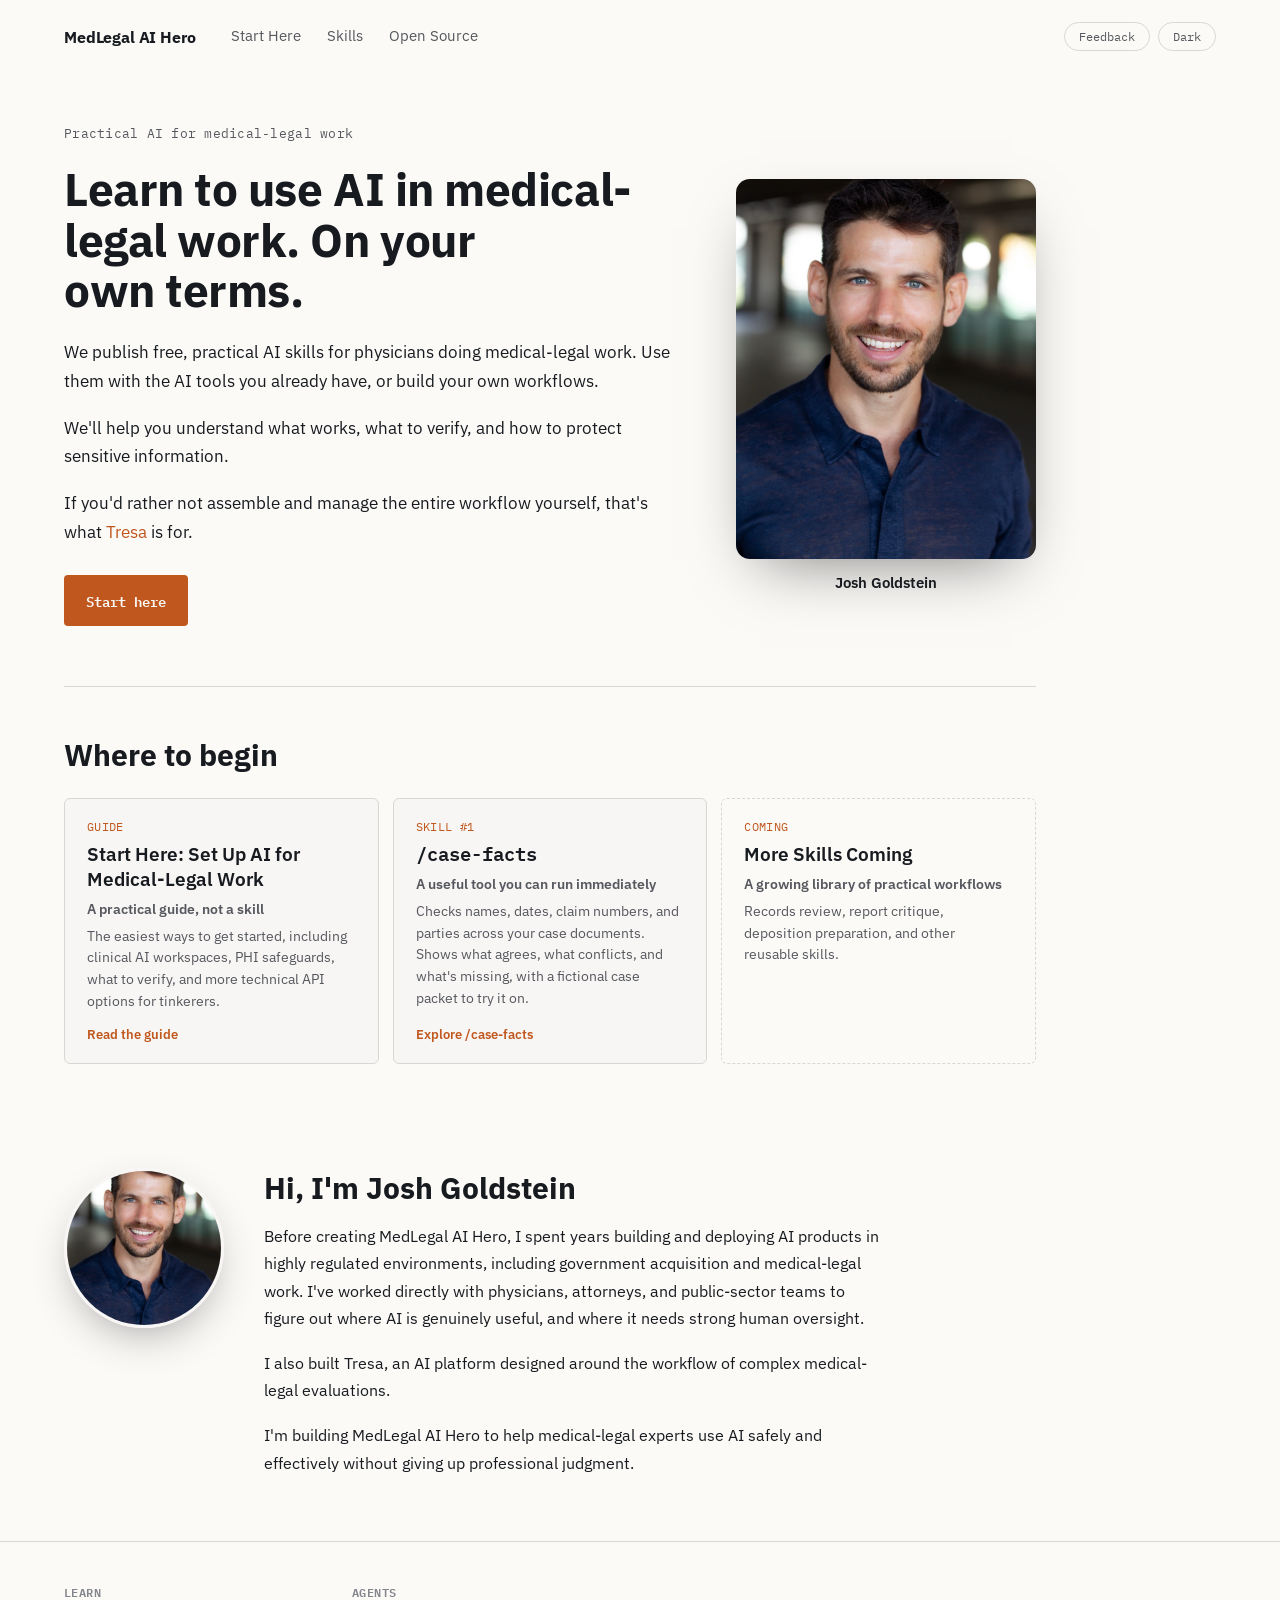
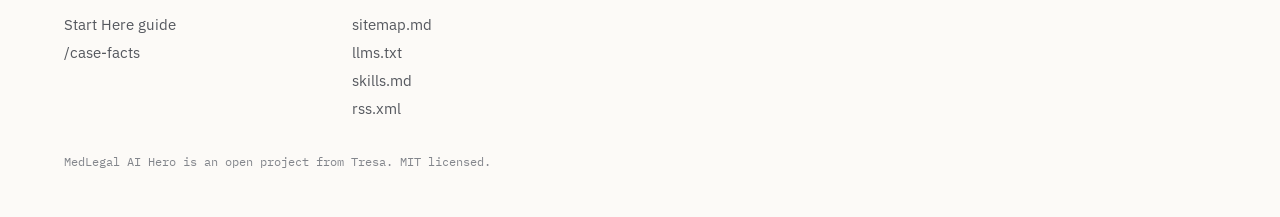
==== commit 1b28f280: "Merge 5ad6f07f8c8a7244812fff657c69d991ab686386 into a76a741ccdbfc11a6bc55940fde0bfa623ae147d" ====
--- a/docs/index.html
+++ b/docs/index.html
@@ -3,13 +3,12 @@
 <head>
 <meta charset="utf-8">
 <meta name="viewport" content="width=device-width, initial-scale=1">
-<title>QME AI Setup Review | QME AI Hero</title>
-<meta name="description" content="Audit your QME AI setup before using real case data. An open skill for California Qualified Medical Evaluators.">
+<title>MedLegal AI Hero. Learn to use AI in medical-legal work.</title>
+<meta name="description" content="Free, practical AI skills for physicians doing medical-legal work. Use them with the AI tools you already have, or build your own workflows.">
 <link rel="preconnect" href="https://fonts.googleapis.com">
 <link href="https://fonts.googleapis.com/css2?family=IBM+Plex+Sans:wght@400;500;600;700&family=IBM+Plex+Mono:wght@400;500;600&display=swap" rel="stylesheet">
 <link rel="stylesheet" href="style.css">
 <script>
-  // Apply the saved theme before first paint to avoid a flash.
   (function () {
     try {
       var t = localStorage.getItem('qme-theme');
@@ -20,208 +19,116 @@
 </head>
 <body>
 
-<!-- DESKTOP RAIL -->
-<nav class="rail" aria-label="Stages">
-  <div class="brand">QME AI Hero</div>
-  <ol class="stages">
-    <li class="stage active"><span class="num">01</span><span class="name">Safe Environment</span></li>
-    <li class="stage"><span class="num">02</span><span class="name">Master the Record</span></li>
-    <li class="stage"><span class="num">03</span><span class="name">Find What Matters</span></li>
-    <li class="stage"><span class="num">04</span><span class="name">Prepare the Physician</span></li>
-    <li class="stage"><span class="num">05</span><span class="name">Defend the Report</span></li>
-  </ol>
-  <div class="rail-foot">open skills for<br>California QMEs</div>
-</nav>
-
-<!-- MOBILE TOP BAR -->
-<header class="topbar">
-  <div class="topbar-row">
-    <div class="brand">QME AI Hero</div>
-    <button class="btn-outline" id="mobile-nav-toggle" aria-expanded="false" aria-controls="mobile-nav">Safe Environment ▾</button>
+<header class="top">
+  <a class="brand" href="./" aria-current="page">MedLegal AI Hero</a>
+  <nav class="nav" aria-label="Site">
+    <a href="start-here.html">Start Here</a>
+    <a href="skills.html">Skills</a>
+    <a href="https://github.com/jkgoldst/qme-skills" target="_blank" rel="noopener">Open Source</a>
+  </nav>
+  <div class="top-actions">
+    <button class="btn-pill" id="feedback-open">Feedback</button>
+    <button class="btn-pill" id="theme-toggle" aria-label="Toggle dark mode">Dark</button>
   </div>
-  <ol class="stages mobile-nav" id="mobile-nav" hidden>
-    <li class="stage active"><span class="num">01</span><span class="name">Safe Environment</span></li>
-    <li class="stage"><span class="num">02</span><span class="name">Master the Record</span></li>
-    <li class="stage"><span class="num">03</span><span class="name">Find What Matters</span></li>
-    <li class="stage"><span class="num">04</span><span class="name">Prepare the Physician</span></li>
-    <li class="stage"><span class="num">05</span><span class="name">Defend the Report</span></li>
-  </ol>
 </header>
 
 <main class="main">
 
-  <!-- top chrome -->
-  <div class="chrome">
-    <a href="https://github.com/jkgoldst/qme-skills" target="_blank" rel="noopener">GitHub</a>
-    <a href="#about">About</a>
-    <button class="btn-pill" id="theme-toggle" aria-label="Toggle dark mode">Dark</button>
-  </div>
-
-  <!-- HERO -->
-  <section class="hero">
-    <div class="eyebrow">STAGE 01 · SAFE ENVIRONMENT</div>
-    <div class="cmd">QME AI Setup Review</div>
-    <h1>Audit your QME AI setup before using real case data.</h1>
-    <p class="lede">Describe your tools and workflow. Get a map of where case data goes, a prioritized list of gaps, and specific questions for your vendor or technical support.</p>
-
-    <div class="cta-row">
-      <a class="btn-primary" href="#install">Install the review</a>
-      <a class="btn-outline" href="sample-report.html">See a complete example</a>
+  <section class="hero hero-split">
+    <div class="hero-text">
+      <div class="eyebrow">Practical AI for medical-legal work</div>
+      <h1>Learn to use AI in medical-legal work. On your own terms.</h1>
+      <div class="prose lede">
+        <p>We publish free, practical AI skills for physicians doing medical-legal work. Use them with the AI tools you already have, or build your own workflows.</p>
+        <p>We'll help you understand what works, what to verify, and how to protect sensitive information.</p>
+        <p>If you'd rather not assemble and manage the entire workflow yourself, that's what <a class="accent" href="https://www.tresagroup.com/" target="_blank" rel="noopener">Tresa</a> is for.</p>
+      </div>
+      <div class="cta-row"><a class="btn-primary" href="start-here.html">Start here</a></div>
     </div>
-
-    <div class="intro-grid">
-      <p><strong>What is a skill?</strong> Reusable instructions you install in an AI assistant. This one guides an interview and evidence review, adapted to the controls you own.</p>
-      <p><strong>No patient files needed.</strong> Use fictional descriptions and redacted evidence. Keep passwords, API keys, and patient identifiers out of the audit.</p>
-      <p><strong>What you get.</strong> A workflow map, scoped findings, and an action plan. The review identifies gaps and unknowns; it does not certify an account for patient data or make changes.</p>
-    </div>
-    <div class="install" id="install">
-      <div class="tabs" role="tablist" aria-label="Install method">
-        <button class="tab active" role="tab" aria-selected="true" aria-controls="tab-claude" id="tab-btn-claude">Claude</button>
-        <button class="tab" role="tab" aria-selected="false" aria-controls="tab-code" id="tab-btn-code" tabindex="-1">Claude Code</button>
-        <button class="tab" role="tab" aria-selected="false" aria-controls="tab-codex" id="tab-btn-codex" tabindex="-1">Codex</button>
-      </div>
-      <div class="tab-panel" id="tab-claude" role="tabpanel" aria-labelledby="tab-btn-claude">
-        <ol class="steps">
-          <li><a href="qme-env-audit.zip" download>Download the skill ZIP</a>.</li>
-          <li>In Claude, enable code execution in Settings → Capabilities. Open Customize → Skills → + → Create skill → Upload a skill, and upload the ZIP.</li>
-          <li>Enable the skill. Start a new chat and ask: <span class="mono">Use qme-env-audit to review my QME AI setup. Start with my tools and workflow. No patient files.</span></li>
-        </ol>
-        <p class="note">Your organization may restrict custom skills. Installing a skill does not change your account's data-handling terms. <a href="https://support.claude.com/en/articles/12512180-use-skills-in-claude">Claude installation help</a>.</p>
-      </div>
-      <div class="tab-panel" id="tab-code" role="tabpanel" aria-labelledby="tab-btn-code" hidden>
-        <p class="install-lead">Run in the project where you want the skill available:</p>
-        <div class="terminal">
-          <code class="terminal-cmd">npx skills@latest add jkgoldst/qme-skills --skill qme-env-audit --agent claude-code</code>
-          <button class="btn-terminal copy-install" data-cmd="npx skills@latest add jkgoldst/qme-skills --skill qme-env-audit --agent claude-code">Copy</button>
-        </div>
-        <p class="note">Start a new Claude Code session and type <code>/qme-env-audit</code>. For deeper code/configuration inspection, use <code>/qme-env-audit --technical</code>. <a href="https://code.claude.com/docs/en/skills">Claude Code skill help</a>.</p>
-      </div>
-      <div class="tab-panel" id="tab-codex" role="tabpanel" aria-labelledby="tab-btn-codex" hidden>
-        <p class="install-lead">Run in the project where you want the skill available:</p>
-        <div class="terminal">
-          <code class="terminal-cmd">npx skills@latest add jkgoldst/qme-skills --skill qme-env-audit --agent codex</code>
-          <button class="btn-terminal copy-install" data-cmd="npx skills@latest add jkgoldst/qme-skills --skill qme-env-audit --agent codex">Copy</button>
-        </div>
-        <p class="note">Start a new Codex session and ask <code>$qme-env-audit Review my QME AI setup.</code> Add <code>--technical</code> for deeper code/configuration inspection. <a href="https://learn.chatgpt.com/docs/build-skills">Codex skill help</a>.</p>
-      </div>
-      <p class="install-status">Installation guidance checked against vendor documentation. <a href="validation.html">See validation status and remaining runtime checks</a>.</p>
-      <p class="copy-status" role="status" aria-live="polite"></p>
-    </div>
+    <figure class="hero-photo">
+      <img src="assets/josh.jpg" alt="Josh Goldstein" onerror="this.parentNode.classList.add('missing')">
+      <div class="photo-fallback" aria-hidden="true">JG</div>
+      <figcaption><span class="photo-name">Josh Goldstein</span></figcaption>
+    </figure>
   </section>
 
-  <!-- SAMPLE FINDING -->
-  <section class="sample" id="example">
-    <h2>See what you receive</h2>
-    <p class="lede-sm">A fictional example, with evidence limits visible. <a class="link-accent" href="sample-report.html">Read the complete report →</a></p>
-    <div class="finding">
-      <div class="finding-head">
-        <span class="finding-label">AUDIT OUTPUT · /qme-env-audit</span>
-        <span class="pill-danger">P1</span>
-      </div>
-      <div class="finding-body">
-        <div class="finding-title">Review identifying content in notifications</div>
-        <div class="finding-status"><span class="muted">Evidence:</span> <span class="verified"><span class="dot"></span>VERIFIED</span></div>
-        <dl class="finding-fields">
-          <dt>EVIDENCE</dt><dd>E1: synthetic notification fixture, revision demo-7, reviewed 2026-10-10. The fixture contains identifying fields; real delivery and recipient access were not inspected.</dd>
-          <dt>WHY IT MATTERS</dt><dd>If this template is used for real cases, identifying content enters the notification path. Processor coverage and recipient access remain unknown.</dd>
-          <dt>RECOMMENDED ACTION</dt><dd>Ask the operator to remove unnecessary identifiers and provide scoped access/processor evidence. Recheck the deployed notification template.</dd>
-        </dl>
-        <div class="finding-foot">Priority: <span class="danger">P1</span> · Contain → Consolidate → Harden → Verify → Scale</div>
-      </div>
-    </div>
-    <div class="foot-note">One finding from a fictional interview and evidence review. This is an authored example, not a claim of live inspection or model performance.</div>
-  </section>
-
-  <!-- WHAT GOOD LOOKS LIKE -->
-  <section class="band">
-    <div class="band-inner">
-      <h2>What good looks like</h2>
-
-      <div class="schematic" aria-label="Six control areas">
-        <span class="node">Identity</span><span class="arrow" aria-hidden="true"></span>
-        <span class="node">Storage</span><span class="arrow" aria-hidden="true"></span>
-        <span class="node">Model</span><span class="arrow" aria-hidden="true"></span>
-        <span class="node">Output</span><span class="arrow" aria-hidden="true"></span>
-        <span class="node">Retention</span><span class="arrow" aria-hidden="true"></span>
-        <span class="node">Recovery</span>
-      </div>
-
-      <ol class="controls">
-        <li><span class="idx">01</span><span>Each person has an individual identity: no shared logins.</span></li>
-        <li><span class="idx">02</span><span>Case data stays inside a known, bounded environment.</span></li>
-        <li><span class="idx">03</span><span>Model and vendor access is explicit, not assumed.</span></li>
-        <li><span class="idx">04</span><span>PHI does not leak through convenience tools like email or chat.</span></li>
-        <li><span class="idx">05</span><span>Retention and deletion are intentional, not accidental.</span></li>
-        <li><span class="idx">06</span><span>Backups and recovery are understood before they are needed.</span></li>
-      </ol>
-      <div class="foot-note">Full methodology in <a href="https://github.com/jkgoldst/qme-skills/tree/main/skills/qme-env-audit" target="_blank" rel="noopener">GitHub / docs</a>.</div>
-    </div>
-  </section>
-
-  <!-- HOW THE SKILL WORKS -->
-  <section class="how">
-    <h2>How the skill works</h2>
-    <p class="lede-sm">It asks one question at a time and adapts to your role: using an AI service, buying a managed application, or operating software. It separates inspected evidence, reported claims, and unknowns. You can answer “I don’t know.”</p>
-
-    <ol class="workflow">
-      <li><div class="w-title">Know the boundary</div><div class="w-desc">Map where case data enters, moves, and lives.</div></li>
-      <li class="w-arrow" aria-hidden="true"></li>
-      <li><div class="w-title">Verify</div><div class="w-desc">Separate what’s proven from what’s merely stated.</div></li>
-      <li class="w-arrow" aria-hidden="true"></li>
-      <li><div class="w-title">Plan</div><div class="w-desc">Name priority actions and who can resolve them.</div></li>
-      <li class="w-arrow" aria-hidden="true"></li>
-      <li><div class="w-title">Re-check</div><div class="w-desc">Review new evidence after a change.</div></li>
-    </ol>
-  </section>
-
-  <!-- OPERATING MODEL -->
-  <section class="band">
-    <div class="band-inner wide">
-      <h2>Choose your operating model</h2>
-      <p class="lede-sm">The review can help clarify responsibilities in either model. Installing the skill does not implement controls or establish that an environment meets a standard.</p>
-
-      <div class="cards">
-        <div class="card">
-          <div class="eyebrow">SELF-OPERATED</div>
-          <h3>Run it in your environment</h3>
-          <div class="card-lines">
-            <div>You own the infrastructure and controls.</div>
-            <div>You manage storage, access, and retention.</div>
-            <div>You decide which integrations to use and verify their boundaries.</div>
-            <div>The open skill remains fully usable.</div>
-          </div>
-        </div>
-        <div class="card card-accent">
-          <div class="eyebrow accent">MANAGED <span class="tag">TRESA</span></div>
-          <h3>Managed by Tresa</h3>
-          <div class="card-lines">
-            <div>Ask which controls Tresa operates and which remain yours.</div>
-            <div>Review the scope of the managed application and its processing paths.</div>
-            <div>Request current evidence for storage, access, retention, and recovery.</div>
-            <div>Use the same evidence labels to distinguish claims from inspected controls.</div>
-          </div>
-          <a class="link-accent" href="#about">Understand the Tresa relationship →</a>
-        </div>
+  <hr class="rule">
+  <section class="path" id="path">
+    <h2>Where to begin</h2>
+    <div class="path-grid">
+      <a class="path-card" href="start-here.html">
+        <div class="path-step">Guide</div>
+        <h3>Start Here: Set Up AI for Medical-Legal Work</h3>
+        <div class="path-sub">A practical guide, not a skill</div>
+        <div class="path-desc">The easiest ways to get started, including clinical AI workspaces, PHI safeguards, what to verify, and more technical API options for tinkerers.</div>
+        <div class="m-link">Read the guide</div>
+      </a>
+      <a class="path-card" href="case-facts.html">
+        <div class="path-step">Skill #1</div>
+        <h3 class="mono">/case-facts</h3>
+        <div class="path-sub">A useful tool you can run immediately</div>
+        <div class="path-desc">Checks names, dates, claim numbers, and parties across your case documents. Shows what agrees, what conflicts, and what's missing, with a fictional case packet to try it on.</div>
+        <div class="m-link">Explore /case-facts</div>
+      </a>
+      <div class="path-card soon">
+        <div class="path-step">Coming</div>
+        <h3>More Skills Coming</h3>
+        <div class="path-sub">A growing library of practical workflows</div>
+        <div class="path-desc">Records review, report critique, deposition preparation, and other reusable skills.</div>
       </div>
     </div>
   </section>
 
-  <section class="how" id="about">
-    <h2>About this project</h2>
-    <p class="lede-sm">Maintained by the team behind Tresa. The open skill is independently usable; using Tresa is optional. You can inspect, adapt, and share it under the MIT license.</p>
-    <p class="lede-sm">This is an early draft. The fictional example shows the intended deliverable. Installation checks and behavioral evaluations are tracked separately so you can see what has actually been tested.</p>
-    <div class="cta-row"><a class="btn-outline" href="https://github.com/jkgoldst/qme-skills">Read the source</a><a class="btn-outline" href="validation.html">Read validation status</a></div>
-    <p class="foot-note">Considering the managed application? <a href="https://app.tresagroup.com/signup">Tresa signup</a>. Request current scope, agreements, and control evidence before deciding whether it fits your workflow.</p>
-  </section>
-  <!-- NEXT STAGE -->
-  <section class="next">
-    <div class="next-title">Next → Master the Record <span class="soon">coming</span></div>
-    <p class="lede-sm">Turn a packet of records into a reliable understanding of the case.</p>
-    <div class="epigraph">AI can organize and challenge the evidence. The physician owns the medicine.</div>
+  <section class="bio" id="about">
+    <img class="bio-photo" src="assets/josh.jpg" alt="Josh Goldstein">
+    <div class="bio-text">
+      <h2>Hi, I'm Josh Goldstein</h2>
+      <div class="prose">
+        <p>Before creating MedLegal AI Hero, I spent years building and deploying AI products in highly regulated environments, including government acquisition and medical-legal work. I've worked directly with physicians, attorneys, and public-sector teams to figure out where AI is genuinely useful, and where it needs strong human oversight.</p>
+        <p>I also built Tresa, an AI platform designed around the workflow of complex medical-legal evaluations.</p>
+        <p>I'm building MedLegal AI Hero to help medical-legal experts use AI safely and effectively without giving up professional judgment.</p>
+      </div>
+    </div>
   </section>
 
 </main>
 
+<footer class="foot">
+  <div class="foot-cols">
+    <div>
+      <h3>Learn</h3>
+      <ul>
+        <li><a href="start-here.html">Start Here guide</a></li>
+        <li><a href="case-facts.html">/case-facts</a></li>
+      </ul>
+    </div>
+    <div>
+      <h3>Agents</h3>
+      <ul>
+        <li><a href="sitemap.md" target="_blank" rel="noopener">sitemap.md</a></li>
+        <li><a href="llms.txt" target="_blank" rel="noopener">llms.txt</a></li>
+        <li><a href="skills.md" target="_blank" rel="noopener">skills.md</a></li>
+        <li><a href="rss.xml" target="_blank" rel="noopener">rss.xml</a></li>
+      </ul>
+    </div>
+  </div>
+  <div class="foot-line">MedLegal AI Hero is an open project from Tresa. MIT licensed.</div>
+</footer>
+
+<dialog class="feedback" id="feedback">
+  <form method="dialog" class="feedback-form" id="feedback-form" action="https://formspree.io/f/FORM_ID" data-endpoint="https://formspree.io/f/FORM_ID">
+    <div class="feedback-head"><span>Feedback</span><button type="button" class="btn-pill" id="feedback-close" aria-label="Close">Close</button></div>
+    <label>What would make this more useful?<textarea name="message" rows="5" required></textarea></label>
+    <label>Email, if you want a reply<input type="email" name="email" autocomplete="email"></label>
+    <input type="hidden" name="page" value="">
+    <div class="feedback-foot">
+      <button type="submit" class="btn-primary">Send</button>
+      <span class="note">Goes to Formspree, then to us. No case material.</span>
+    </div>
+  </form>
+  <div class="feedback-done" id="feedback-done" hidden>Thank you. Read and appreciated.</div>
+</dialog>
+
 <script src="site.js"></script>
 </body>
 </html>
--- a/docs/style.css
+++ b/docs/style.css
@@ -1,4 +1,4 @@
-/* QME AI Hero: Stage 01. Ported from the Claude Design canvas; tokens are the canvas's own. */
+/* MedLegal AI Hero. Tokens from the original Claude Design canvas. */
 
 :root {
   --hue: 45;
@@ -22,7 +22,6 @@
   --sans: 'IBM Plex Sans', sans-serif;
   --mono: 'IBM Plex Mono', monospace;
   --pad-x: 64px;
-  --rail-w: 264px;
 }
 
 :root[data-theme="dark"] {
@@ -83,33 +82,8 @@
 .danger { color: var(--danger-text); font-weight: 600; }
 .accent { color: var(--accent); }
 
-/* Rail */
-.rail {
-  position: fixed; top: 0; left: 0; bottom: 0; width: var(--rail-w);
-  background: var(--rail-bg); border-right: 1px solid var(--border);
-  padding: 32px 28px; display: flex; flex-direction: column; gap: 36px; z-index: 10;
-}
-.brand { font-family: var(--mono); font-size: 14px; font-weight: 600; letter-spacing: 0.02em; }
-.stages { display: flex; flex-direction: column; gap: 4px; }
-.stage { display: flex; align-items: baseline; gap: 10px; padding: 8px 10px; border-radius: 4px; }
-.stage .num { font-family: var(--mono); font-size: 12px; color: var(--muted-faint); }
-.stage .name { font-size: 14px; color: var(--muted-faint); }
-.stage.active { background: var(--surface); }
-.stage.active .num { color: var(--accent); }
-.stage.active .name { color: var(--fg); font-weight: 600; }
-.rail-foot { margin-top: auto; font-size: 12px; color: var(--muted-faint); font-family: var(--mono); line-height: 1.6; }
-
-/* Mobile top bar */
-.topbar { display: none; position: sticky; top: 0; background: var(--rail-bg); border-bottom: 1px solid var(--border); padding: 14px 18px; z-index: 20; }
-.topbar-row { display: flex; align-items: center; justify-content: space-between; }
-.topbar .brand { font-size: 13px; }
-.mobile-nav { margin-top: 10px; border: 1px solid var(--border); border-radius: 6px; overflow: hidden; gap: 2px; }
-.mobile-nav .stage { padding: 12px 14px; border-radius: 0; }
-
 /* Main */
-.main { margin-left: var(--rail-w); }
-.chrome { display: flex; justify-content: flex-end; align-items: center; gap: 22px; padding: 20px var(--pad-x) 0; }
-.chrome a { font-family: var(--mono); font-size: 13px; color: var(--muted); }
+.main { max-width: 1100px; }
 .btn-pill { background: none; border: 1px solid var(--border); border-radius: 20px; padding: 6px 14px; font-family: var(--mono); font-size: 12px; color: var(--muted); }
 .btn-outline { background: none; border: 1px solid var(--border); border-radius: 4px; padding: 14px 22px; font-family: var(--mono); font-size: 14px; color: var(--fg); display: inline-block; }
 .topbar .btn-outline { padding: 8px 12px; font-family: var(--sans); font-size: 13px; }
@@ -146,27 +120,12 @@
 .band-inner.wide h2 { margin-bottom: 12px; }
 .band-inner.wide .lede-sm { max-width: 600px; margin-bottom: 40px; }
 
-.schematic { display: flex; flex-wrap: wrap; align-items: center; gap: 10px; margin-bottom: 48px; font-family: var(--mono); font-size: 14px; }
-.node { border: 1px solid var(--border); background: var(--surface); padding: 10px 16px; border-radius: 4px; }
-.arrow { color: var(--muted-faint); }
-.arrow::before { content: "→"; }
-
 .controls { border-top: 1px solid var(--border); }
 .controls li { display: flex; gap: 20px; padding: 16px 0; border-bottom: 1px solid var(--border); align-items: baseline; }
 .controls .idx { font-family: var(--mono); font-size: 13px; color: var(--accent); flex-shrink: 0; width: 26px; }
 .controls li > span:last-child { font-size: 16px; line-height: 1.5; }
 .foot-note { margin-top: 24px; font-size: 14px; color: var(--muted-faint); }
 .foot-note a { color: var(--accent); }
-
-/* How */
-.how { padding: 80px var(--pad-x); max-width: calc(1040px + var(--pad-x)); }
-.how h2 { margin-bottom: 20px; }
-.workflow { display: flex; align-items: flex-start; }
-.workflow li:not(.w-arrow) { flex: 1; padding-right: 24px; }
-.w-title { font-family: var(--mono); font-size: 14px; font-weight: 600; margin-bottom: 8px; }
-.w-desc { font-size: 14px; color: var(--muted); line-height: 1.55; max-width: 200px; }
-.w-arrow { color: var(--muted-faint); font-size: 16px; padding: 0 20px; flex-shrink: 0; }
-.w-arrow::before { content: "→"; }
 
 /* Sample finding */
 .sample { padding: 20px var(--pad-x) 90px; }
@@ -187,69 +146,227 @@
 .finding-foot { margin-top: 22px; padding-top: 16px; border-top: 1px solid var(--terminal-border); font-family: var(--mono); font-size: 12px; color: var(--terminal-muted); }
 .sample .foot-note { max-width: 760px; margin-top: 16px; font-size: 13px; }
 
-/* Operating model */
-.cards { display: flex; gap: 28px; }
-.card { flex: 1; border: 1px solid var(--border); border-radius: 8px; padding: 32px; background: var(--surface); }
-.card-accent { border-color: var(--accent-border); }
-.card .eyebrow { margin-bottom: 14px; display: flex; align-items: center; gap: 10px; }
-.tag { font-family: var(--mono); font-size: 11px; color: var(--on-accent); background: var(--accent); padding: 2px 8px; border-radius: 3px; }
-h3 { font-size: 22px; font-weight: 600; margin-bottom: 16px; }
-.card-lines { display: flex; flex-direction: column; gap: 10px; font-size: 15px; color: var(--muted); line-height: 1.55; }
-.card-accent .card-lines { margin-bottom: 20px; }
-.link-accent { font-family: var(--mono); font-size: 13px; color: var(--accent); font-weight: 600; }
-
-/* Next stage */
-.next { padding: 90px var(--pad-x) 60px; max-width: calc(760px + var(--pad-x)); }
-.next-title { font-size: 30px; font-weight: 700; margin-bottom: 14px; color: var(--muted-faint); }
-.soon { font-family: var(--mono); font-size: 12px; font-weight: 500; color: var(--muted-faint); border: 1px solid var(--border); border-radius: 3px; padding: 2px 8px; vertical-align: middle; margin-left: 8px; }
-.next .lede-sm { margin-bottom: 40px; }
-.epigraph { font-size: 14px; color: var(--muted-faint); font-style: italic; border-top: 1px solid var(--border); padding-top: 24px; }
+/* Header + footer */
+.top { display: flex; align-items: center; gap: 36px; padding: 20px var(--pad-x) 0; }
+.brand { font-weight: 700; font-size: 16px; letter-spacing: -0.01em; }
+.nav { display: flex; gap: 26px; flex: 1; }
+.nav a { font-size: 14.5px; color: var(--muted); padding: 6px 0; border-bottom: 2px solid transparent; }
+.nav a:hover { color: var(--fg); }
+.nav a[aria-current="page"] { color: var(--fg); font-weight: 600; border-bottom-color: var(--accent); }
+.foot { padding: 40px var(--pad-x) 48px; border-top: 1px solid var(--border); margin-top: 40px; }
+.foot-cols { display: grid; grid-template-columns: repeat(auto-fit, minmax(200px, 240px)); gap: 32px 48px; margin-bottom: 36px; }
+.foot h3 { font-family: var(--mono); font-size: 12px; font-weight: 600; letter-spacing: 0.04em; text-transform: uppercase; color: var(--muted-faint); margin: 0 0 12px; }
+.foot ul { list-style: none; margin: 0; padding: 0; display: flex; flex-direction: column; gap: 8px; }
+.foot li a, .foot-placeholder { font-size: 14.5px; color: var(--muted); }
+.foot li a:hover { color: var(--fg); }
+.foot-placeholder { color: var(--muted-faint); cursor: default; }
+.foot-line { font-family: var(--mono); font-size: 12px; color: var(--muted-faint); }
+
+/* Hero */
+.hero { padding: 72px var(--pad-x) 32px; }
+.hero h1 { font-size: 52px; }
+.hero .lede { margin-bottom: 28px; }
+.hero-sub h1 { margin-bottom: 8px; }
+.hero-sub .cmd { font-size: 22px; margin-bottom: 18px; }
+.hero-sub .lede-sm { margin-bottom: 28px; }
+
+/* Lifecycle strip */
+.strip { padding: 16px var(--pad-x) 48px; }
+.tl { position: relative; padding-top: 6px; }
+.tl-line { position: absolute; left: 0; right: 0; top: 11px; height: 1px; background: var(--border); }
+.tl-ticks { display: grid; grid-template-columns: repeat(7, 1fr); position: relative; }
+.tick { display: flex; flex-direction: column; gap: 10px; }
+.tick-dot { width: 11px; height: 11px; border-radius: 50%; border: 1px solid var(--border); background: var(--bg); display: block; }
+.tick.pinned .tick-dot { background: var(--accent); border-color: var(--accent); }
+.tick-label { font-size: 13px; color: var(--muted-faint); }
+.tick.pinned .tick-label { color: var(--fg); font-weight: 600; }
+.tl-cards { display: grid; grid-template-columns: repeat(7, 1fr); gap: 0 12px; margin-top: 18px; }
+.tl-card { grid-column: var(--slot) / span 2; border: 1px solid var(--accent-border); border-radius: 6px; padding: 16px 18px; background: var(--surface); display: block; transition: box-shadow 0.15s; }
+.tl-card:hover { box-shadow: 0 6px 24px -12px rgba(0,0,0,0.35); }
+.m-name { font-size: 15px; font-weight: 600; }
+.m-cmd { font-family: var(--mono); font-size: 13px; color: var(--accent); margin-top: 4px; }
+.m-cmd.invite { font-family: var(--sans); color: var(--muted); font-style: italic; }
+.m-desc { font-size: 13.5px; color: var(--muted); line-height: 1.5; margin-top: 8px; }
+.m-link { font-size: 13px; color: var(--accent); font-weight: 600; margin-top: 10px; }
+.strip-note { font-size: 13px; color: var(--muted-faint); margin-top: 14px; font-family: var(--mono); }
+
+/* Sections */
+.peer { padding: 56px var(--pad-x); border-top: 1px solid var(--border); border-bottom: 1px solid var(--border); background: var(--bg-alt); }
+.peer-line { font-size: 24px; line-height: 1.35; font-weight: 600; max-width: 760px; text-wrap: pretty; }
+.peer-sub { margin-top: 14px; font-size: 15px; color: var(--muted); max-width: 640px; }
+.peer-sub a { color: var(--accent); font-weight: 600; }
+.section { padding: 64px var(--pad-x) 24px; max-width: calc(760px + var(--pad-x)); }
+.section.wide { max-width: calc(1040px + var(--pad-x)); }
+.section h2 { margin-bottom: 16px; }
+.section .lede-sm { margin-bottom: 0; }
+.numbered { list-style: decimal; padding-left: 22px; display: flex; flex-direction: column; gap: 12px; font-size: 16px; line-height: 1.55; max-width: 640px; }
+.start { padding: 64px var(--pad-x) 32px; max-width: calc(680px + var(--pad-x)); }
+.start h2 { margin-bottom: 12px; }
+.start .lede-sm { margin-bottom: 24px; }
+.trust { padding: 32px var(--pad-x) 48px; max-width: calc(680px + var(--pad-x)); }
+
+/* Two ways */
+.ways { padding: 56px var(--pad-x) 48px; max-width: calc(1000px + var(--pad-x)); }
+.ways h2 { margin-bottom: 28px; }
+.ways-grid { display: grid; grid-template-columns: repeat(2, minmax(0, 1fr)); gap: 40px; }
+.way h3 { font-size: 20px; font-weight: 600; margin-bottom: 14px; line-height: 1.3; }
+.way .prose { font-size: 16px; gap: 14px; }
+.ways-line { margin-top: 36px; font-size: 20px; font-weight: 600; line-height: 1.4; max-width: 760px; text-wrap: pretty; }
+.ways-cta { margin-top: 12px; font-size: 15px; }
+.ways-cta a { color: var(--accent); font-weight: 600; }
+.skill-group { font-family: var(--mono); font-size: 13px; font-weight: 600; letter-spacing: 0.03em; text-transform: uppercase; color: var(--muted); margin: 0 0 14px; }
+.skills-more + .skill-group { margin-top: 40px; }
+.skill-group-empty { font-size: 15px; color: var(--muted-faint); }
+.trust h2 { margin-bottom: 12px; }
+.trust .lede-sm { margin-bottom: 0; }
+.compat { margin-top: 20px; font-size: 13.5px; color: var(--muted); line-height: 1.55; border-top: 1px solid var(--border); padding-top: 14px; }
+.compat-label { font-family: var(--mono); font-size: 11px; letter-spacing: 0.04em; text-transform: uppercase; color: var(--muted-faint); margin-right: 8px; }
+.tech { margin: 24px var(--pad-x) 40px; max-width: 680px; border-top: 1px solid var(--border); padding-top: 20px; }
+.tech summary { font-family: var(--mono); font-size: 13px; color: var(--muted); cursor: pointer; }
+.tech-body { margin-top: 18px; display: flex; flex-direction: column; gap: 14px; font-size: 14px; color: var(--muted); line-height: 1.55; }
+.tech-body a { color: var(--accent); }
+.band .controls { margin-top: -12px; }
+
+/* Families table */
+.families { width: 100%; border-collapse: collapse; font-size: 14.5px; line-height: 1.5; margin-top: 8px; }
+.families th { text-align: left; font-family: var(--mono); font-size: 11px; letter-spacing: 0.04em; text-transform: uppercase; color: var(--muted-faint); padding: 0 16px 10px 0; border-bottom: 1px solid var(--border); font-weight: 500; }
+.families td { padding: 14px 16px 14px 0; border-bottom: 1px solid var(--border); vertical-align: top; }
+.families td:first-child { font-weight: 600; white-space: nowrap; }
+.families td:nth-child(3) { color: var(--muted); }
+.tag-open, .tag-managed { font-family: var(--mono); font-size: 11px; padding: 2px 8px; border-radius: 3px; white-space: nowrap; }
+.tag-open { color: var(--on-accent); background: var(--accent); }
+.tag-managed { color: var(--muted); border: 1px solid var(--border); }
+
+/* Invitation form */
+.invite { display: flex; flex-direction: column; gap: 16px; max-width: 420px; }
+.invite label { display: flex; flex-direction: column; gap: 6px; font-size: 14px; font-weight: 500; }
+.invite input { font: inherit; padding: 10px 12px; border: 1px solid var(--border); border-radius: 4px; background: var(--surface); color: var(--fg); }
+.invite input:focus { outline: 2px solid var(--accent); outline-offset: 1px; }
+.invite .btn-primary { align-self: flex-start; border: 0; }
+.invite .note { margin-top: 0; }
+.invite-done { font-size: 16px; color: var(--fg); }
 
 /* Mobile */
 @media (max-width: 860px) {
   :root { --pad-x: 20px; }
-  .rail { display: none; }
-  .topbar { display: block; }
-  .main { margin-left: 0; }
   .hero { padding-top: 40px; }
-  .cmd { font-size: 30px; }
-  h1 { font-size: 32px; }
-  .schematic { flex-direction: column; align-items: flex-start; }
-  .arrow::before { content: "↓"; }
-  .workflow { flex-direction: column; }
-  .w-arrow { padding: 0; margin: 10px 0 24px; }
-  .w-arrow::before { content: "↓"; }
-  .cards { flex-direction: column; }
+  .hero h1 { font-size: 36px; }
+  .tl-ticks, .tl-cards { grid-template-columns: 1fr; gap: 12px; }
+  .tl-line { display: none; }
+  .tick { flex-direction: row; align-items: center; }
+  .tl-card { grid-column: auto; }
+  .families thead { display: none; }
+  .families td { display: block; padding: 4px 0; border: 0; white-space: normal; }
+  .families td:first-child { padding-top: 14px; }
+  .families tr { display: block; border-bottom: 1px solid var(--border); padding-bottom: 12px; }
 }
 
 [hidden] { display: none !important; }
 
-/* Review experience and standalone reports */
-.intro-grid { display: grid; gap: 18px; max-width: 640px; margin: 30px 0; }
-.intro-grid p { font-size: 15px; line-height: 1.65; color: var(--muted); }
-.intro-grid strong { color: var(--fg); }
-.cmd { font-size: 20px; }
-.install-lead { font-size: 14px; margin-bottom: 12px; line-height: 1.6; }
-.install-status, .copy-status { font-size: 13px; line-height: 1.6; padding: 0 22px 16px; color: var(--muted); }
-.copy-status:empty { display: none; }
-.note { color: var(--muted); }
-.note a, .install-status a, .report a { color: var(--accent); text-decoration: underline; text-underline-offset: 3px; }
-.sample { padding-top: 60px; }
-.sample h2 { margin-bottom: 16px; }
-.terminal-cmd { min-width: 0; }
-a:focus-visible, button:focus-visible { outline: 3px solid var(--accent); outline-offset: 4px; }
-.report { max-width: 960px; margin: 0 auto; padding: 40px 24px 80px; line-height: 1.65; }
-.report h1 { font-size: clamp(28px, 5vw, 42px); margin-top: 30px; }
-.report h2 { font-size: 24px; margin: 36px 0 14px; }
-.report h3 { font-size: 18px; margin-top: 24px; }
-.report p { margin-bottom: 16px; }
-.report ul, .report ol { padding-left: 24px; margin-bottom: 18px; }
-.report ul { list-style: disc; }
-.report ol { list-style: decimal; }
-.report li { margin-bottom: 8px; }
-.report .table-scroll { overflow-x: auto; margin-bottom: 20px; }
-.report table { width: 100%; border-collapse: collapse; font-size: 14px; }
-.report th, .report td { text-align: left; vertical-align: top; padding: 12px; border: 1px solid var(--border); }
-.report th { background: var(--bg-alt); }
-.report .callout { padding: 20px; border-left: 3px solid var(--accent); background: var(--surface); }
-@media (prefers-reduced-motion: reduce) { body { transition: none; } }
+/* Start Here: split hero with photo */
+.hero-split { display: grid; grid-template-columns: minmax(0, 1fr) 300px; gap: 48px; align-items: center; max-width: calc(1040px + var(--pad-x)); }
+.hero-split h1 { font-size: 46px; }
+.hero-photo { margin: 0; display: flex; flex-direction: column; align-items: center; gap: 14px; }
+.hero-photo img { width: 300px; height: 380px; border-radius: 14px; object-fit: cover; object-position: 50% 20%; box-shadow: 0 24px 60px -24px rgba(0,0,0,0.5); display: block; }
+.photo-fallback { display: none; width: 300px; height: 380px; border-radius: 14px; background: var(--bg-alt); border: 1px dashed var(--border); color: var(--muted-faint); font-family: var(--mono); font-size: 40px; align-items: center; justify-content: center; }
+.hero-photo.missing img { display: none; }
+.hero-photo.missing .photo-fallback { display: flex; }
+.hero-photo figcaption { display: flex; flex-direction: column; align-items: center; gap: 2px; }
+.photo-name { font-size: 15px; font-weight: 600; }
+.photo-role { font-family: var(--mono); font-size: 12px; color: var(--muted-faint); }
+
+/* Why section */
+.why { padding: 56px var(--pad-x) 24px; max-width: calc(680px + var(--pad-x)); }
+.why h2 { margin-bottom: 20px; }
+.prose { display: flex; flex-direction: column; gap: 18px; font-size: 17px; line-height: 1.7; color: var(--fg); text-wrap: pretty; }
+.why .prose p:last-child { font-weight: 600; }
+
+@media (max-width: 860px) {
+  .top { flex-wrap: wrap; gap: 12px 20px; }
+  .nav { order: 3; flex-basis: 100%; gap: 18px; overflow-x: auto; }
+  .hero-split { grid-template-columns: 1fr; gap: 32px; }
+  .ways-grid { grid-template-columns: 1fr; gap: 28px; }
+  .hero-photo { order: -1; align-items: flex-start; }
+  .hero-photo img, .photo-fallback { width: 160px; height: 200px; }
+  .hero-photo figcaption { align-items: flex-start; }
+}
+
+/* Dividers */
+.rule { border: 0; border-top: 1px solid var(--border); margin: 8px var(--pad-x) 0; }
+
+/* Skills summary */
+.skills-summary { padding: 56px var(--pad-x) 40px; max-width: calc(1000px + var(--pad-x)); }
+.skills-summary h2 { margin-bottom: 12px; }
+.skills-summary .lede-sm { margin-bottom: 28px; }
+.skill-grid { display: grid; grid-template-columns: repeat(2, minmax(0, 1fr)); gap: 14px; }
+.skill-card { border: 1px solid var(--border); border-radius: 6px; padding: 18px 20px; background: var(--surface); display: block; transition: box-shadow 0.15s, border-color 0.15s; }
+.skill-card:hover { border-color: var(--accent-border); box-shadow: 0 6px 24px -12px rgba(0,0,0,0.35); }
+.skill-head { display: flex; justify-content: space-between; align-items: center; gap: 12px; }
+.skills-more { margin-top: 20px; font-size: 14px; }
+.skills-more a { color: var(--accent); font-weight: 600; }
+.trust { padding-top: 48px; }
+
+/* Bio */
+.bio { display: grid; grid-template-columns: 160px minmax(0, 1fr); gap: 40px; align-items: start; padding: 64px var(--pad-x) 24px; max-width: calc(880px + var(--pad-x)); }
+.bio-photo { width: 160px; height: 160px; border-radius: 50%; object-fit: cover; border: 3px solid var(--surface); box-shadow: 0 16px 48px -18px rgba(0,0,0,0.45); }
+.bio h2 { margin-bottom: 16px; }
+.bio .prose { font-size: 16px; }
+
+@media (max-width: 860px) {
+  .skill-grid { grid-template-columns: 1fr; }
+  .bio { grid-template-columns: 1fr; gap: 20px; }
+  .bio-photo { width: 120px; height: 120px; }
+}
+
+/* Header actions + feedback dialog */
+.top-actions { display: flex; gap: 8px; align-items: center; }
+.feedback { border: 1px solid var(--border); border-radius: 8px; background: var(--bg); color: var(--fg); padding: 0; width: min(440px, calc(100vw - 32px)); box-shadow: 0 30px 80px -30px rgba(0,0,0,0.5); }
+.feedback::backdrop { background: rgba(0,0,0,0.35); }
+.feedback-form { display: flex; flex-direction: column; gap: 14px; padding: 18px 20px 20px; }
+.feedback-head { display: flex; justify-content: space-between; align-items: center; font-weight: 600; }
+.feedback-form label { display: flex; flex-direction: column; gap: 6px; font-size: 14px; font-weight: 500; }
+.feedback-form textarea, .feedback-form input { font: inherit; padding: 10px 12px; border: 1px solid var(--border); border-radius: 4px; background: var(--surface); color: var(--fg); resize: vertical; }
+.feedback-form textarea:focus, .feedback-form input:focus { outline: 2px solid var(--accent); outline-offset: 1px; }
+.feedback-foot { display: flex; align-items: center; gap: 14px; }
+.feedback-foot .btn-primary { border: 0; }
+.feedback-foot .note { margin-top: 0; }
+.feedback-done { padding: 24px 20px; font-size: 16px; }
+
+/* Path cards (home) */
+.path { padding: 48px var(--pad-x) 40px; max-width: calc(1040px + var(--pad-x)); }
+.path h2 { margin-bottom: 24px; }
+.path-grid { display: grid; grid-template-columns: repeat(3, minmax(0, 1fr)); gap: 14px; }
+.path-card { border: 1px solid var(--border); border-radius: 6px; padding: 20px 22px; background: var(--surface); display: flex; flex-direction: column; gap: 8px; transition: box-shadow 0.15s, border-color 0.15s; }
+a.path-card:hover { border-color: var(--accent-border); box-shadow: 0 6px 24px -12px rgba(0,0,0,0.35); }
+.path-card.soon { background: none; border-style: dashed; }
+.path-step { font-family: var(--mono); font-size: 12px; color: var(--accent); letter-spacing: 0.03em; text-transform: uppercase; }
+.path-card h3 { font-size: 19px; font-weight: 600; line-height: 1.3; }
+.path-sub { font-size: 14px; font-weight: 600; color: var(--muted); }
+.path-desc { font-size: 14px; color: var(--muted); line-height: 1.55; }
+.path-card .m-link { margin-top: auto; padding-top: 6px; }
+
+/* Long-form pages (guide, skill) */
+.article { padding: 8px var(--pad-x) 32px; max-width: calc(720px + var(--pad-x)); }
+.article h2 { font-size: 26px; margin: 48px 0 16px; }
+.article h3 { font-size: 19px; font-weight: 600; margin: 32px 0 12px; }
+.article p, .article li { font-size: 17px; line-height: 1.7; }
+.article p + p, .article p + ul, .article ul + p, .article ol + p, .article p + ol, .article p + table, .article table + p { margin-top: 14px; }
+.article a { color: var(--accent); font-weight: 600; }
+.article ul { list-style: disc; padding-left: 22px; display: flex; flex-direction: column; gap: 8px; }
+.article ol { list-style: decimal; padding-left: 22px; display: flex; flex-direction: column; gap: 8px; }
+.article code, .article .mono { font-family: var(--mono); font-size: 0.92em; }
+.article .callout { border-left: 3px solid var(--accent); padding: 4px 0 4px 18px; font-weight: 600; }
+.article .fine { font-size: 14px; color: var(--muted); font-style: italic; margin-top: 40px; padding-top: 18px; border-top: 1px solid var(--border); }
+.article table { border-collapse: collapse; font-size: 15px; width: 100%; }
+.article th { text-align: left; font-family: var(--mono); font-size: 11px; letter-spacing: 0.04em; text-transform: uppercase; color: var(--muted-faint); padding: 0 16px 8px 0; border-bottom: 1px solid var(--border); font-weight: 500; }
+.article td { padding: 10px 16px 10px 0; border-bottom: 1px solid var(--border); }
+.article .terminal { margin-top: 14px; }
+.article .finding { margin-top: 18px; }
+.article .finding-fields dd { font-size: 15px; }
+
+@media (max-width: 860px) {
+  .path-grid { grid-template-columns: 1fr; }
+  .article h2 { font-size: 23px; }
+}
+.article .finding-fields { gap: 2px; }
+.article .finding-fields dt:not(:first-child) { margin-top: 14px; }
